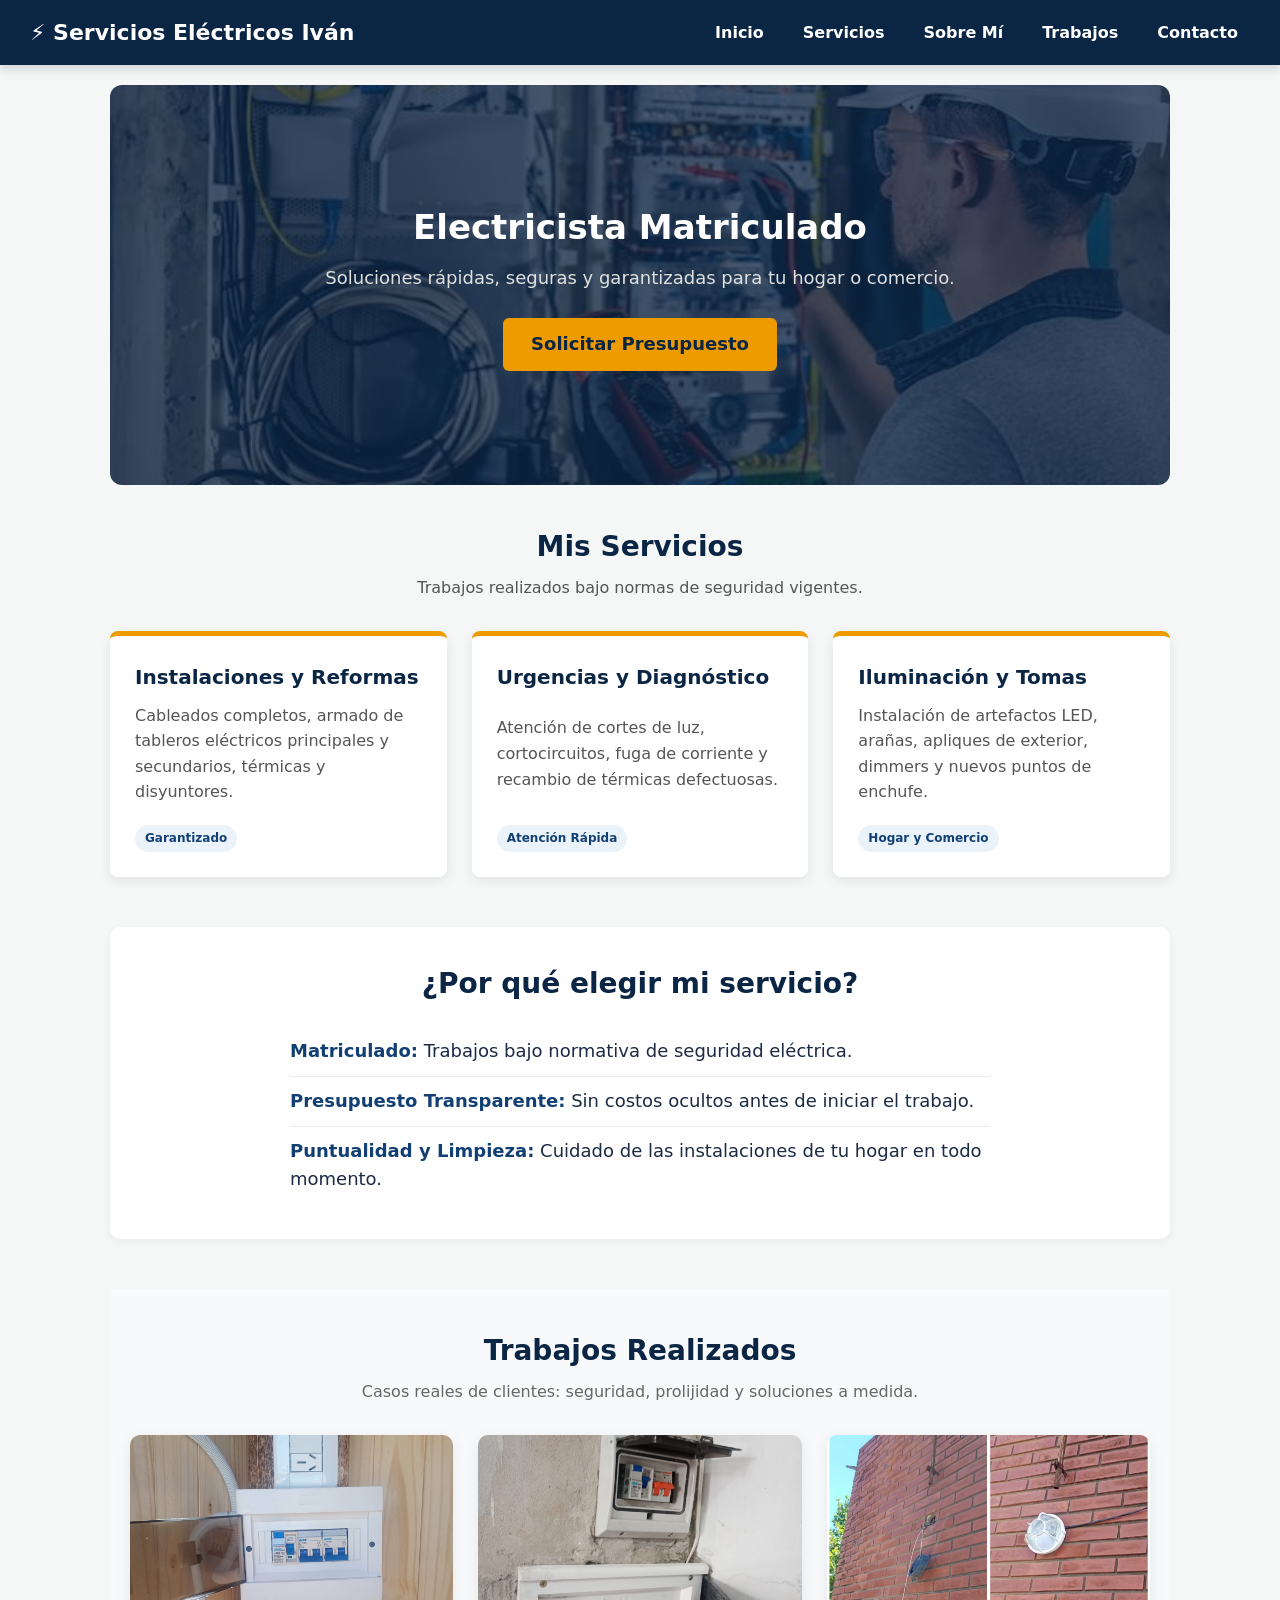
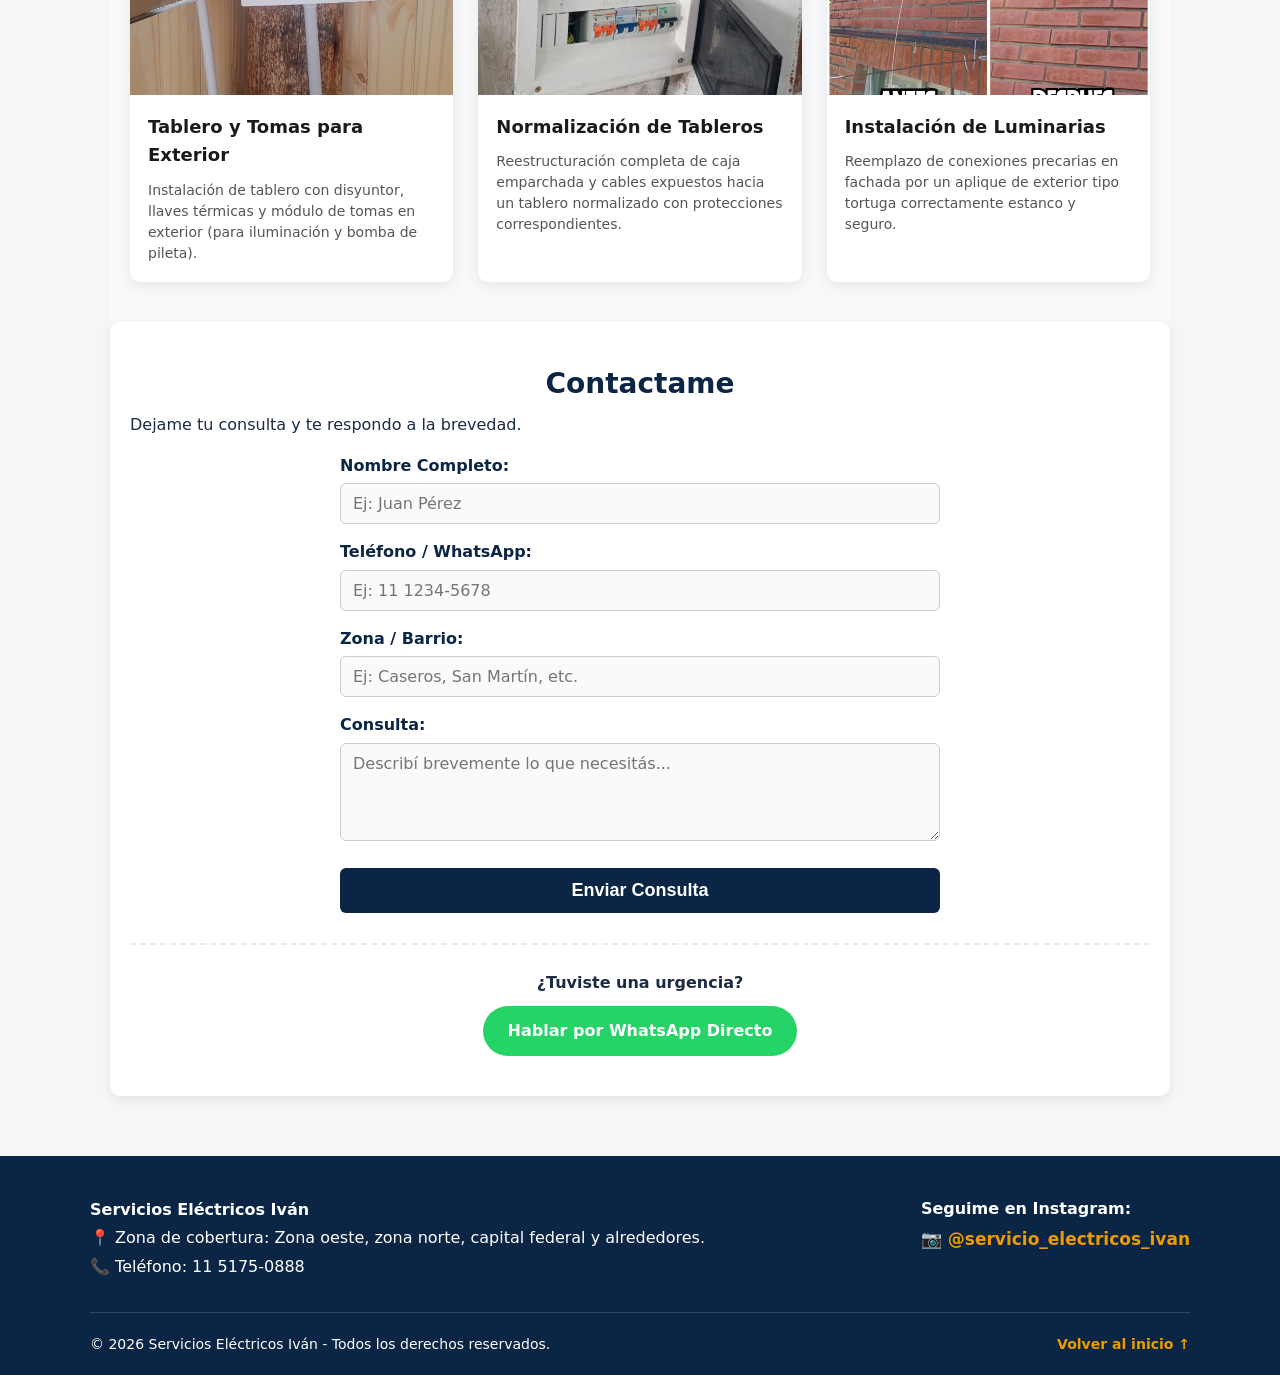
==== index.html @ bff698b8 "Restore index.html content" ====
<!DOCTYPE html>
<html lang="es">
<head>
  <meta charset="UTF-8">
  <meta name="viewport" content="width=device-width, initial-scale=1.0">
  <title>Electricista Matriculado en Tres de Febrero | Servicios Integrales y Urgencias</title>
  <!-- Meta Description (Fundamental para aparecer bien en Google) -->
  <meta name="description" 
  content="Servicios de electricidad domiciliaria y comercial. Instalaciones, tableros, urgencias y reparaciones. Presupuestos sin cargo.">
  <!-- Open Graph (Para que se vea lindo con foto y título al compartir el link por WhatsApp) -->
  <meta property="og:title" content="Electricista Matriculado | Servicios Integrales">
  <meta property="og:description" content="Soluciones rápidas, seguras y garantizadas para tu hogar o comercio.">
  <meta property="og:image" content="img/tablero-bomba.jpeg"> <!-- O la foto del logo/hero -->
  <meta property="og:type" content="website">
  <!-- Favicon (Iconito de la pestaña) -->
  <link rel="icon" href="favicon.ico" type="image/x-icon">
  <link rel="stylesheet" href="css/estilos.css">
</head>
<body id="inicio">

  <!-- 1. HEADER Y NAVEGACIÓN -->
  <header>
    <div class="logo">
      <h1>⚡ Servicios Eléctricos Iván</h1>
    </div>
    <nav>
      <ul>
        <li><a href="#inicio">Inicio</a></li>
        <li><a href="#servicios">Servicios</a></li>
        <li><a href="#sobre-mi">Sobre Mí</a></li>
        <li><a href="#trabajos">Trabajos</a></li>
        <li><a href="#contacto">Contacto</a></li>
      </ul>
    </nav>
  </header>

  <main>
    <!-- 2. SECCIÓN HERO (BANNER PRINCIPAL) -->
    <section class="hero">
      <div class="hero-content">
        <h2>Electricista Matriculado</h2>
        <p>Soluciones rápidas, seguras y garantizadas para tu hogar o comercio.</p>
        <a href="#contacto" class="btn-cta">Solicitar Presupuesto</a>
      </div>
    </section>

    <!-- 3. SECCIÓN SERVICIOS (TARJETAS) -->
    <section id="servicios" class="servicios-section">
      <h2>Mis Servicios</h2>
      <p class="subtitulo">Trabajos realizados bajo normas de seguridad vigentes.</p>

      <div class="contenedor-tarjetas">
        <article class="tarjeta">
          <h3>Instalaciones y Reformas</h3>
          <p>Cableados completos, armado de tableros eléctricos principales y secundarios, térmicas y disyuntores.</p>
          <span class="etiqueta">Garantizado</span>
        </article>

        <article class="tarjeta">
          <h3>Urgencias y Diagnóstico</h3>
          <p>Atención de cortes de luz, cortocircuitos, fuga de corriente y recambio de térmicas defectuosas.</p>
          <span class="etiqueta">Atención Rápida</span>
        </article>

        <article class="tarjeta">
          <h3>Iluminación y Tomas</h3>
          <p>Instalación de artefactos LED, arañas, apliques de exterior, dimmers y nuevos puntos de enchufe.</p>
          <span class="etiqueta">Hogar y Comercio</span>
        </article>
      </div>
    </section>

    <!-- 4. SECCIÓN SOBRE MÍ / CONFIANZA -->
    <section id="sobre-mi" class="sobre-mi-section">
      <h2>¿Por qué elegir mi servicio?</h2>
      <ul class="lista-beneficios">
        <li><strong>Matriculado:</strong> Trabajos bajo normativa de seguridad eléctrica.</li>
        <li><strong>Presupuesto Transparente:</strong> Sin costos ocultos antes de iniciar el trabajo.</li>
        <li><strong>Puntualidad y Limpieza:</strong> Cuidado de las instalaciones de tu hogar en todo momento.</li>
      </ul>
    </section>

    <!-- SECCIÓN GALERÍA DE TRABAJOS -->
<section id="trabajos" class="trabajos-section">
  <h2>Trabajos Realizados</h2>
  <p class="subtitulo-seccion">Casos reales de clientes: seguridad, prolijidad y soluciones a medida.</p>

  <div class="galeria-grid">
    
    <!-- TARJETA 1: Tablero e Instalación exterior -->
    <article class="tarjeta-trabajo">
      <div class="contenedor-img">
        <img src="img/tablero-nuevo.jpeg" alt="Tablero eléctrico para iluminación y bomba de pileta">
      </div>
      <div class="info-trabajo">
        <h3>Tablero y Tomas para Exterior</h3>
        <p>Instalación de tablero con disyuntor, llaves térmicas y módulo de tomas en exterior (para iluminación y bomba de pileta).</p>
      </div>
    </article>

    <!-- TARJETA 2: Antes y Después Tablero -->
    <article class="tarjeta-trabajo">
      <div class="contenedor-img">
        <img src="img/tablero-despues.jpeg" alt="Antes y después de reestructuración de tablero eléctrico">
      </div>
      <div class="info-trabajo">
        <h3>Normalización de Tableros</h3>
        <p>Reestructuración completa de caja emparchada y cables expuestos hacia un tablero normalizado con protecciones correspondientes.</p>
      </div>
    </article>

    <!-- TARJETA 3: Antes y Después Tortuga -->
    <article class="tarjeta-trabajo">
      <div class="contenedor-img">
        <img src="img/iluminacion.jpeg" alt="Antes y después de la instalación de una aplique tortuga en fachada">
      </div>
      <div class="info-trabajo">
        <h3>Instalación de Luminarias</h3>
        <p>Reemplazo de conexiones precarias en fachada por un aplique de exterior tipo tortuga correctamente estanco y seguro.</p>
      </div>
    </article>

  </div>
</section>

    <!-- 5. SECCIÓN CONTACTO -->
    <section id="contacto" class="contacto-section">
      <h2>Contactame</h2>
      <p>Dejame tu consulta y te respondo a la brevedad.</p>

      <form action="https://formspree.io/f/xzedejrn" method="POST" class="form-contacto">


        <!-- Campo oculto para redirigir a tu página de gracias -->
        <input type="hidden" name="_next" value="https://servicioselectricosivan.com.ar/gracias.html">


        <label for="nombre">Nombre Completo:</label>
        <input type="text" id="nombre" name="nombre" placeholder="Ej: Juan Pérez" required>

        <label for="telefono">Teléfono / WhatsApp:</label>
        <input type="tel" id="telefono" name="telefono" placeholder="Ej: 11 1234-5678" required>

        <label for="zona">Zona / Barrio:</label>
        <input type="text" id="zona" name="zona" placeholder="Ej: Caseros, San Martín, etc.">

        <label for="mensaje">Consulta:</label>
        <textarea id="mensaje" name="mensaje" rows="4" placeholder="Describí brevemente lo que necesitás..." required></textarea>

        <button type="submit" id="boton">Enviar Consulta</button>
      </form>

      <!-- Botón directo a WhatsApp -->
      <div class="whatsapp-block">
        <p>¿Tuviste una urgencia?</p>
        <a href="https://wa.me/5491151750888?text=Hola,%20vi%20tu%20p%C3%A1gina%20web%20y%20quiero%20consultar%20por%20un%20presupuesto"
         target="_blank" rel="noopener noreferrer" class="btn-whatsapp">
          Hablar por WhatsApp Directo
        </a>
      </div>
    </section>
  </main>

<!-- 6. FOOTER / PIE DE PÁGINA -->
  <footer>
    <div class="footer-contenido">
      
      <!-- Información de contacto y dirección -->
      <address class="footer-info">
        <p><strong>Servicios Eléctricos Iván</strong></p>
        <p>📍 Zona de cobertura: Zona oeste, zona norte, capital federal y alrededores.</p>
        <p>📞 Teléfono: <a href="tel:+5491151750888">11 5175-0888</a></p>
      </address>

      <!-- Redes Sociales -->
      <div class="footer-redes">
        <p>Seguime en Instagram:</p>
        <a href="https://www.instagram.com/servicios_electricos_ivan" 
          target="_blank" 
          rel="noopener noreferrer" 
          class="link-instagram">
          📷 @servicio_electricos_ivan
        </a>
      </div>

    </div>

    <div class="footer-creditos">
      <p>&copy; 2026 Servicios Eléctricos Iván - Todos los derechos reservados.</p>
      <a href="#inicio" class="volver-arriba">Volver al inicio ↑</a>
    </div>
  </footer>

  </body>
</html>
---- css/estilos.css ----
/* ==========================================================================
   1. RESET Y CONFIGURACIÓN GLOBAL
   ========================================================================== */
   * {
    box-sizing: border-box;
    margin: 0;
    padding: 0;
  }
  
  :root {
    /* Paleta de colores */
    --color-primario: #0B2545;    /* Azul marino profundo (confianza) */
    --color-secundario: #134074;  /* Azul intermedio */
    --color-acento: #EE9B00;      /* Amarillo/Naranja industrial (energía) */
    --color-whatsapp: #25D366;    /* Verde oficial de WhatsApp */
    --color-fondo: #F4F7F6;       /* Gris claro neutro para el cuerpo */
    --color-blanco: #FFFFFF;
    --color-texto: #1D2A44;
    --color-texto-suave: #555555;
  
    /* Tipografía */
    --fuente-principal: 'Inter', system-ui, -apple-system, sans-serif;
  }
  
  html {
    font-size: 62.5%;             /* 1rem = 10px */
    scroll-behavior: smooth;     /* Desplazamiento fluido entre secciones */
  }
  
  body {
    font-family: var(--fuente-principal);
    font-size: 1.6rem;
    line-height: 1.6;
    color: var(--color-texto);
    background-color: var(--color-fondo);
  }
  
  /* Contenedor o límite general */
  main {
    max-width: 1100px;
    margin: 0 auto;
    padding: 2rem;
  }
  
  /* Estilos globales de encabezados */
  h2 {
    font-size: 2.8rem;
    color: var(--color-primario);
    text-align: center;
    margin-bottom: 0.5rem;
  }
  
  .subtitulo {
    text-align: center;
    color: var(--color-texto-suave);
    margin-bottom: 3rem;
  }
  
  /* ==========================================================================
     2. HEADER Y NAVEGACIÓN (Sticky/Fijo arriba)
     ========================================================================== */
  header {
    background-color: var(--color-primario);
    position: sticky;
    top: 0;
    z-index: 1000;
    padding: 1.5rem 3rem;
    display: flex;
    justify-content: space-between;
    align-items: center;
    flex-wrap: wrap;
    box-shadow: 0 4px 10px rgba(0, 0, 0, 0.15);
  }
  
  header .logo h1 {
    color: var(--color-blanco);
    font-size: 2.2rem;
  }
  
  nav ul {
    display: flex;
    list-style: none;
    gap: 1.5rem;
  }
  
  nav a {
    color: var(--color-blanco);
    text-decoration: none;
    font-weight: 600;
    padding: 0.6rem 1.2rem;
    border-radius: 4px;
    transition: background-color 0.3s, color 0.3s;
  }
  
  nav a:hover {
    background-color: var(--color-acento);
    color: var(--color-primario);
  }

/* Ajuste para pantallas móviles */

@media (max-width: 768px) {
  nav {
    flex-direction: column; /* Alinea el título y los enlaces uno debajo del otro */
    padding: 10px;
    width: 100%;
  }

  nav ul {
    flex-wrap: wrap;       /* Permite que los links bajen si no entran en una fila */
    justify-content: center;
    gap: 10px;             /* Espaciado parejo entre enlaces */
    padding: 0;
  }

  nav ul li a {
    font-size: 14px;       /* Achica ligeramente el texto en pantallas chicas */
  }
}
  
  /* ==========================================================================
     3. SECCIÓN HERO (BANNER PRINCIPAL)
     ========================================================================== */
  .hero {
    /* Imagen de fondo con overlay oscuro para legibilidad */
    background: linear-gradient(rgba(11, 37, 69, 0.75), rgba(11, 37, 69, 0.75)), 
                url("../img/banner.jpg") center/cover no-repeat;
    height: 400px;
    border-radius: 12px;
    margin-bottom: 4rem;
  
    /* Centrado total con Flexbox */
    display: flex;
    justify-content: center;
    align-items: center;
    text-align: center;
    padding: 2rem;
  }
  
  .hero-content {
    max-width: 700px;
    color: var(--color-blanco);
  }
  
  .hero-content h2 {
    color: var(--color-blanco);
    font-size: 3.4rem;
    margin-bottom: 1rem;
  }
  
  .hero-content p {
    font-size: 1.8rem;
    margin-bottom: 2.5rem;
    color: #E0E0E0;
  }
  
  /* Botón Call To Action */
  .btn-cta {
    display: inline-block;
    background-color: var(--color-acento);
    color: var(--color-primario);
    font-weight: bold;
    text-decoration: none;
    padding: 1.2rem 2.8rem;
    border-radius: 6px;
    font-size: 1.8rem;
    transition: transform 0.2s, background-color 0.2s;
  }
  
  .btn-cta:hover {
    background-color: #D48800;
    transform: translateY(-2px);
  }
  
  /* ==========================================================================
     4. SECCIÓN SERVICIOS (Flexbox con Tarjetas)
     ========================================================================== */
  .servicios-section {
    margin-bottom: 5rem;
  }
  
  .contenedor-tarjetas {
    display: flex;
    justify-content: center;
    flex-wrap: wrap;
    gap: 2.5rem;
  }
  
  .tarjeta {
    background-color: var(--color-blanco);
    border-top: 5px solid var(--color-acento);
    border-radius: 8px;
    padding: 2.5rem;
    box-shadow: 0 4px 12px rgba(0, 0, 0, 0.08);
  
    /* Flex individual para ajustar dimensiones */
    flex: 1 1 280px;
    max-width: 340px;
  
    /* Layout interno vertical */
    display: flex;
    flex-direction: column;
    justify-content: space-between;
  }
  
  .tarjeta h3 {
    color: var(--color-primario);
    font-size: 2rem;
    margin-bottom: 1rem;
  }
  
  .tarjeta p {
    color: var(--color-texto-suave);
    margin-bottom: 2rem;
  }
  
  .tarjeta .etiqueta {
    display: inline-block;
    align-self: flex-start;
    background-color: #EBF3FA;
    color: var(--color-secundario);
    font-size: 1.2rem;
    font-weight: bold;
    padding: 0.4rem 1rem;
    border-radius: 20px;
  }
  
  /* ==========================================================================
     5. SECCIÓN SOBRE MÍ / CONFIANZA
     ========================================================================== */
  .sobre-mi-section {
    background-color: var(--color-blanco);
    padding: 3.5rem;
    border-radius: 10px;
    margin-bottom: 5rem;
    box-shadow: 0 2px 8px rgba(0, 0, 0, 0.05);
  }
  
  .lista-beneficios {
    list-style: none;
    max-width: 700px;
    margin: 2rem auto 0 auto;
  }
  
  .lista-beneficios li {
    font-size: 1.8rem;
    padding: 1rem 0;
    border-bottom: 1px solid #EAEAEA;
  }
  
  .lista-beneficios li:last-child {
    border-bottom: none;
  }
  
  .lista-beneficios strong {
    color: var(--color-secundario);
  }

  /* --- GALERÍA DE TRABAJOS --- */
.trabajos-section {
  padding: 4rem 2rem;
  background-color: #f8f9fa;
  text-align: center;
}

.subtitulo-seccion {
  font-size: 1.6rem;
  color: #666;
  margin-bottom: 3rem;
}

.galeria-grid {
  display: flex;
  justify-content: center;
  flex-wrap: wrap;
  gap: 2.5rem;
  max-width: 1200px;
  margin: 0 auto;
}

.tarjeta-trabajo {
  background-color: #ffffff;
  border-radius: 10px;
  overflow: hidden;
  box-shadow: 0 4px 15px rgba(0, 0, 0, 0.08);
  flex: 1 1 320px;
  max-width: 360px;
  text-align: left;
  display: flex;
  flex-direction: column;
  transition: transform 0.3s ease;
}

.tarjeta-trabajo:hover {
  transform: translateY(-5px);
}

.contenedor-img {
  width: 100%;
  height: 260px;
  background-color: #e9ecef;
  overflow: hidden;
}

.contenedor-img img {
  width: 100%;
  height: 100%;
  object-fit: cover; /* Ajusta la foto sin deformarla */
  display: block;
}

.info-trabajo {
  padding: 1.8rem;
  display: flex;
  flex-direction: column;
  flex-grow: 1;
}

.info-trabajo h3 {
  margin: 0 0 1rem 0;
  font-size: 1.8rem;
  color: #1a1a1a;
}

.info-trabajo p {
  color: #555;
  font-size: 1.4rem;
  line-height: 1.5;
  margin: 0;
}
  
  /* ==========================================================================
     6. SECCIÓN CONTACTO Y FORMULARIO
     ========================================================================== */
  .contacto-section {
    background-color: var(--color-blanco);
    padding: 4rem 2rem;
    border-radius: 10px;
    margin-bottom: 4rem;
    box-shadow: 0 4px 12px rgba(0, 0, 0, 0.08);
  }
  
  .form-contacto {
    max-width: 600px;
    margin: 0 auto 3rem auto;
  }
  
  .form-contacto label {
    display: block;
    font-weight: bold;
    margin-top: 1.5rem;
    margin-bottom: 0.5rem;
    color: var(--color-primario);
  }
  
  .form-contacto input,
  .form-contacto textarea {
    width: 100%;
    padding: 1rem 1.2rem;
    font-size: 1.6rem;
    font-family: inherit;
    border: 1px solid #CCCCCC;
    border-radius: 6px;
    background-color: #FAFAFA;
  }
  
  .form-contacto input:focus,
  .form-contacto textarea:focus {
    outline: none;
    border-color: var(--color-secundario);
    background-color: var(--color-blanco);
  }
  
  #boton {
    width: 100%;
    background-color: var(--color-primario);
    color: var(--color-blanco);
    border: none;
    padding: 1.2rem;
    font-size: 1.8rem;
    font-weight: bold;
    border-radius: 6px;
    margin-top: 2rem;
    cursor: pointer;
    transition: background-color 0.3s;
  }
  
  #boton:hover {
    background-color: var(--color-secundario);
  }
  
  /* Bloque destacado de WhatsApp */
  .whatsapp-block {
    text-align: center;
    border-top: 2px dashed #EAEAEA;
    padding-top: 2.5rem;
  }
  
  .whatsapp-block p {
    font-weight: bold;
    margin-bottom: 1rem;
  }
  
  .btn-whatsapp {
    display: inline-block;
    background-color: var(--color-whatsapp);
    color: var(--color-blanco);
    text-decoration: none;
    font-weight: bold;
    padding: 1.2rem 2.5rem;
    border-radius: 30px;
    font-size: 1.6rem;
    transition: transform 0.2s, background-color 0.2s;
  }
  
  .btn-whatsapp:hover {
    background-color: #20BA5A;
    transform: scale(1.03);
  }
  
  /* ==========================================================================
   7. FOOTER 
   ========================================================================== */
footer {
  background-color: var(--color-primario);
  color: var(--color-blanco);
  padding: 4rem 2rem 2rem 2rem;
}

.footer-contenido {
  max-width: 1100px;
  margin: 0 auto 3rem auto;
  display: flex;
  justify-content: space-between;
  align-items: flex-start;
  flex-wrap: wrap;
  gap: 2rem;
}

/* La etiqueta <address> por defecto viene en cursiva, la normalizamos */
footer address {
  font-style: normal;
  line-height: 1.8;
}

footer address a {
  color: var(--color-blanco);
  text-decoration: none;
}

.footer-redes p {
  font-weight: bold;
  margin-bottom: 0.5rem;
}

.link-instagram {
  color: var(--color-acento);
  text-decoration: none;
  font-weight: bold;
  font-size: 1.7rem;
  transition: color 0.3s;
}

.link-instagram:hover {
  color: var(--color-blanco);
  text-decoration: underline;
}

/* Línea divisoria de créditos */
.footer-creditos {
  max-width: 1100px;
  margin: 0 auto;
  border-top: 1px solid rgba(255, 255, 255, 0.15);
  padding-top: 2rem;
  display: flex;
  justify-content: space-between;
  align-items: center;
  flex-wrap: wrap;
  gap: 1rem;
  font-size: 1.4rem;
}

.footer-creditos .volver-arriba {
  color: var(--color-acento);
  text-decoration: none;
  font-weight: bold;
}

.footer-creditos .volver-arriba:hover {
  text-decoration: underline;
}
/* Le dice al navegador que deje un margen arriba únicamente al hacer scroll por ancla (#) */
section {
  scroll-margin-top: 80px; /* Ajustá los 80px según la altura de tu header */
}
  /* --- ESTILOS PÁGINA DE AGRADECIMIENTO --- */

/* Centra todo el contenido vertical y horizontalmente en pantalla completa */
.body-gracias {
    margin: 0;
    display: flex;
    justify-content: center;
    align-items: center;
    min-height: 100vh;
    background-color: #f4f4f9; /* Cambiá por el color de fondo de tu web */
    font-family: sans-serif;
  }
  
  /* Tarjeta contenedora del mensaje */
  .tarjeta-gracias {
    background-color: #ffffff;
    padding: 40px 30px;
    border-radius: 12px;
    box-shadow: 0 4px 15px rgba(0, 0, 0, 0.1);
    text-align: center;
    max-width: 450px;
    width: 90%;
  }
  
  /* Círculo con el tilde de confirmación */
  .icono-exito {
    display: inline-block;
    width: 60px;
    height: 60px;
    line-height: 60px;
    background-color: #28a745; /* Verde de éxito */
    color: white;
    font-size: 30px;
    border-radius: 50%;
    margin-bottom: 20px;
  }
  
  .tarjeta-gracias h1 {
    margin-top: 0;
    color: #333333;
    font-size: 26px;
  }
  
  .tarjeta-gracias p {
    color: #666666;
    font-size: 16px;
    margin-bottom: 30px;
    line-height: 1.5;
  }
  
  /* Botón para regresar al inicio */
  .btn-volver {
    display: inline-block;
    padding: 12px 28px;
    background-color: #007bff; /* Cambiá por el color primario de tu marca */
    color: #ffffff;
    text-decoration: none;
    font-weight: bold;
    border-radius: 6px;
    transition: background-color 0.3s ease;
  }
  
  .btn-volver:hover {
    background-color: #0056b3; /* Color levemente más oscuro al pasar el mouse */
  }
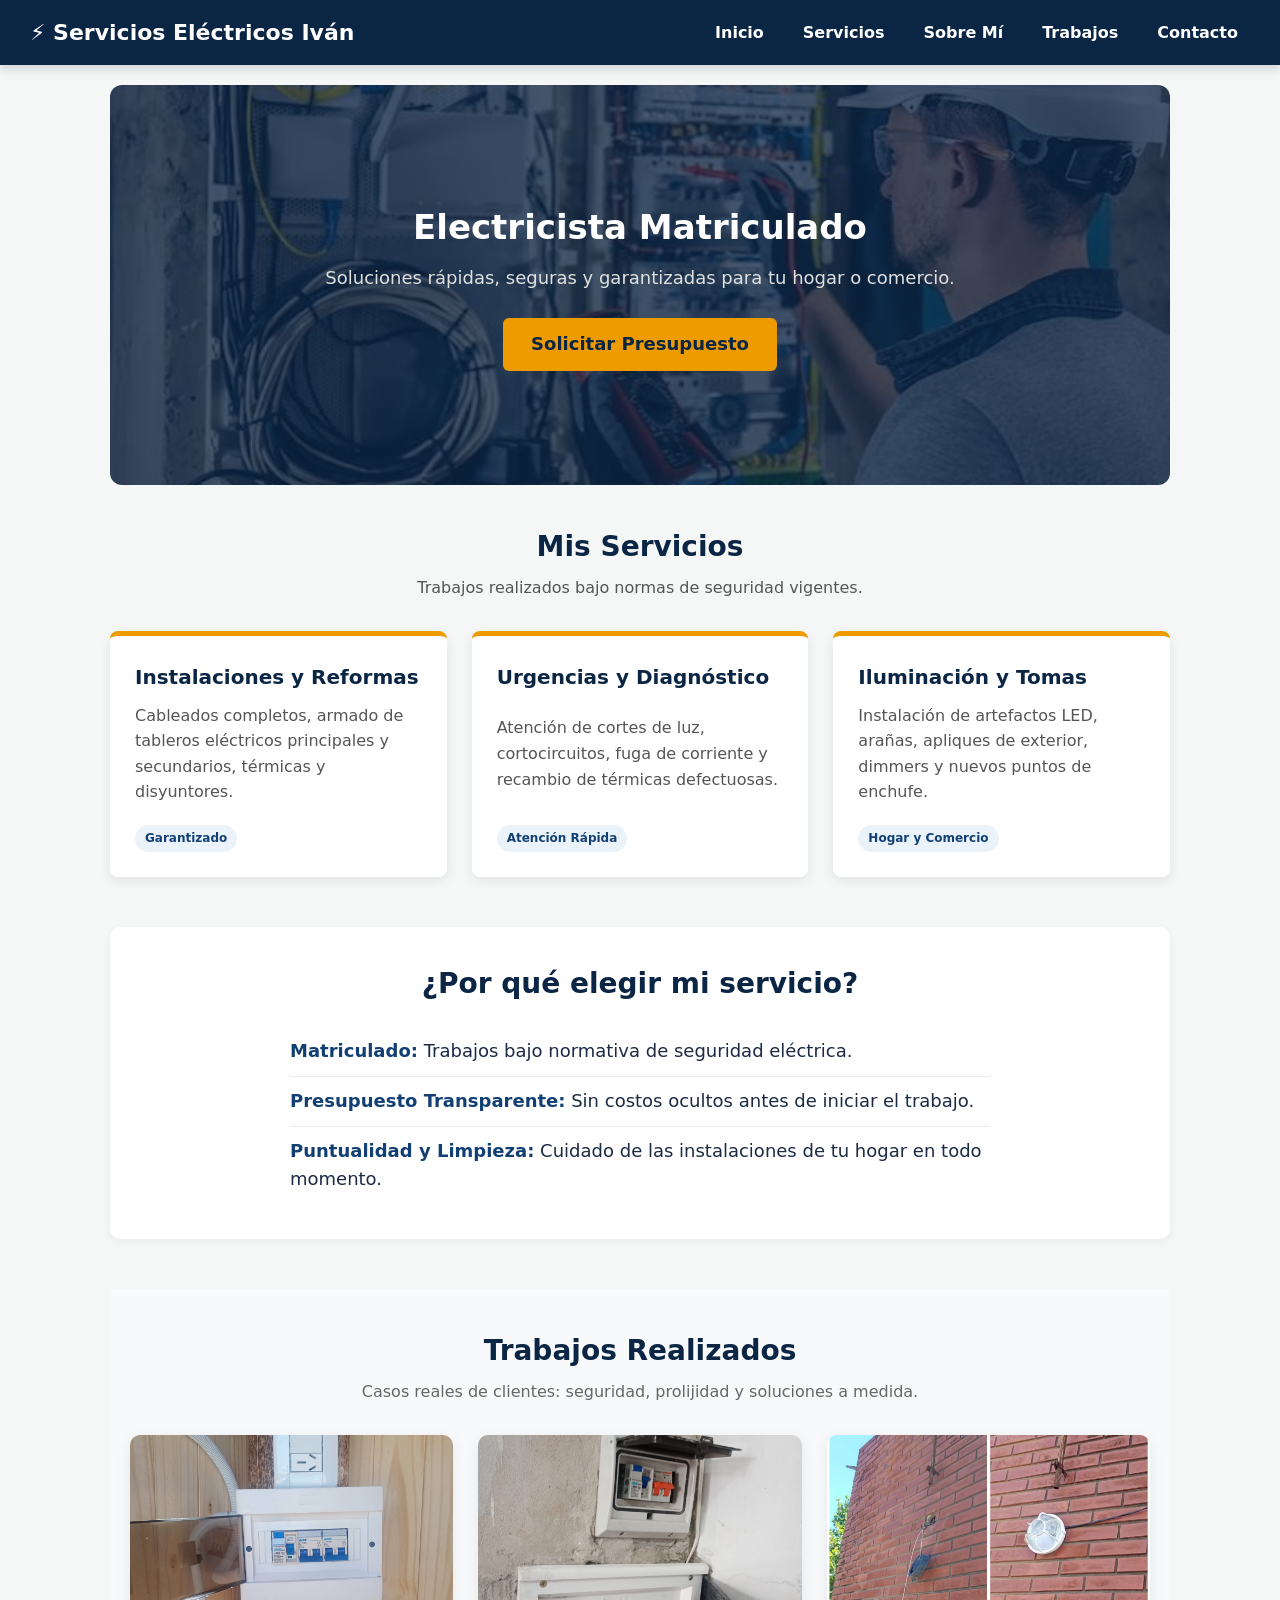
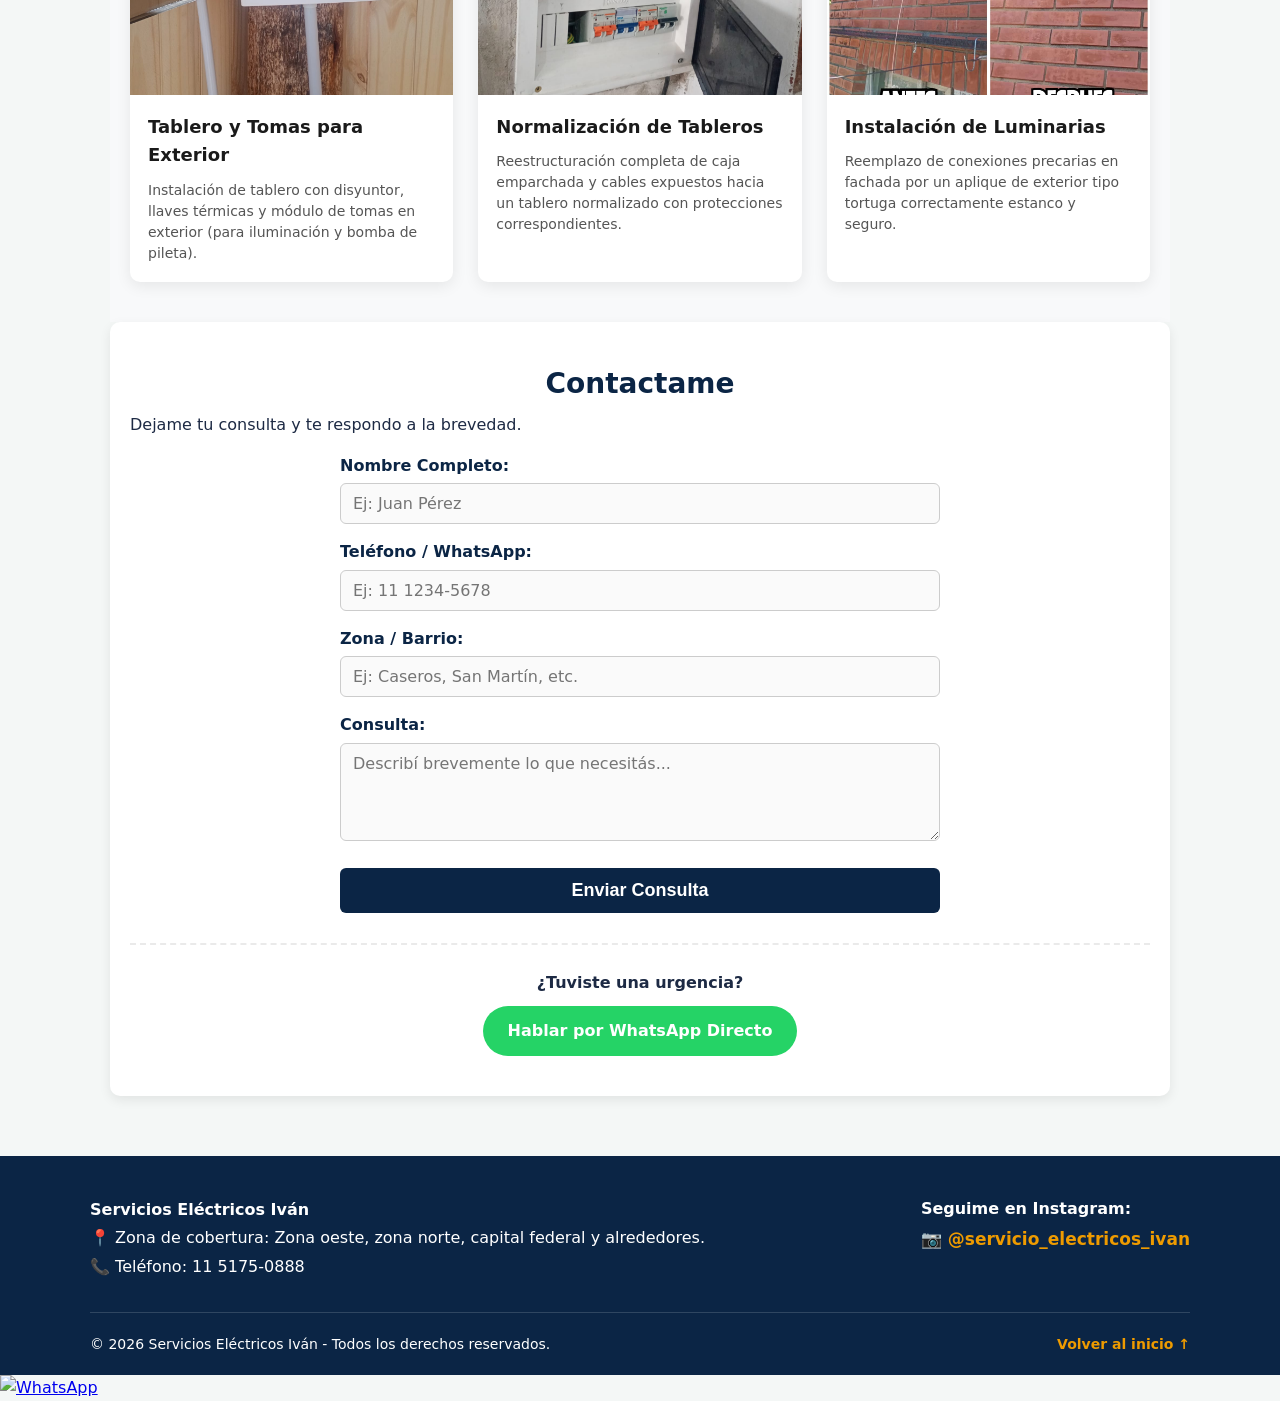
==== commit 86eff3ad: "Fix HTML formatting and add WhatsApp button" ====
--- a/index.html
+++ b/index.html
@@ -190,6 +190,10 @@
       <a href="#inicio" class="volver-arriba">Volver al inicio ↑</a>
     </div>
   </footer>
+  <!-- BOTÓN FLOTANTE DE WHATSAPP -->
+  <a href="https://wa.me/54911XXXXXXXX?text=Hola,%20quisiera%20pedir%20un%20presupuesto" class="btn-whatsapp-flotante" target="_blank" rel="noopener noreferrer">
+    <img src="img/whatsapp-icon.png" alt="WhatsApp">
+  </a>
 
   </body>
 </html>
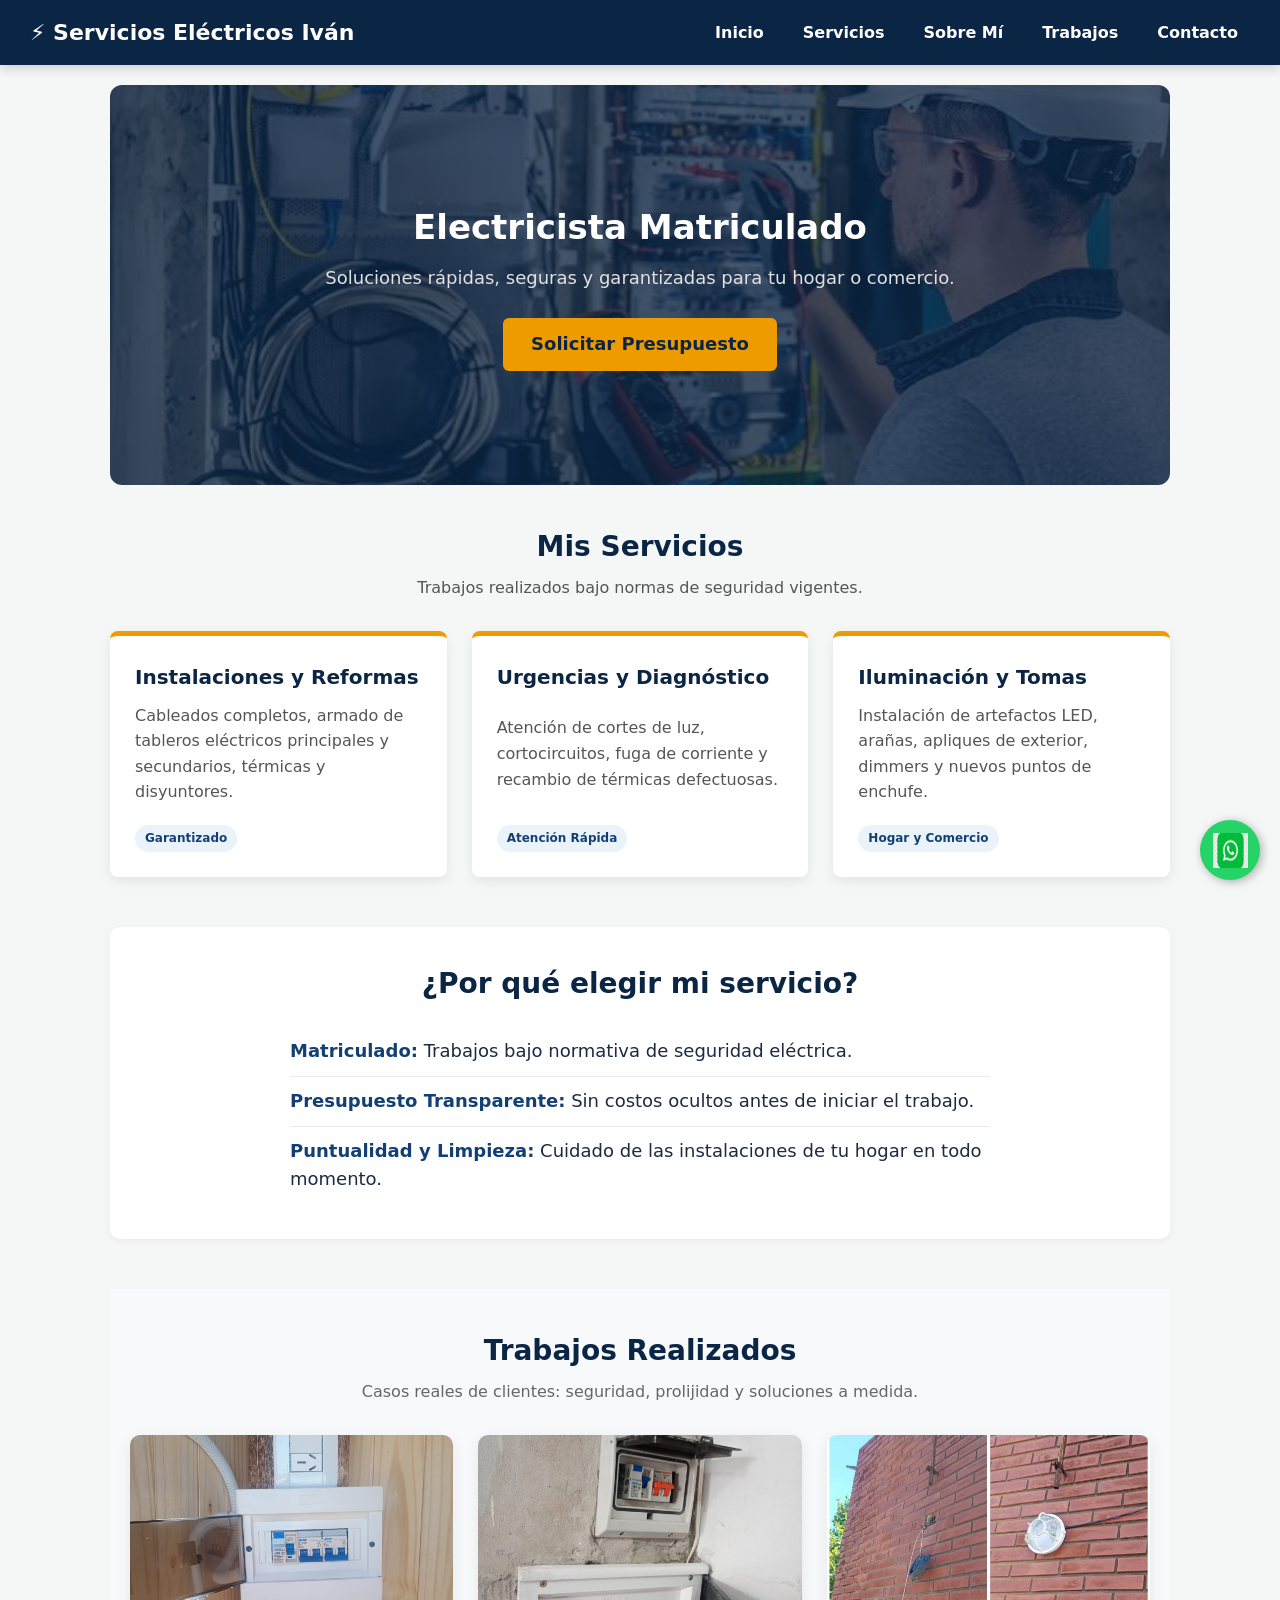
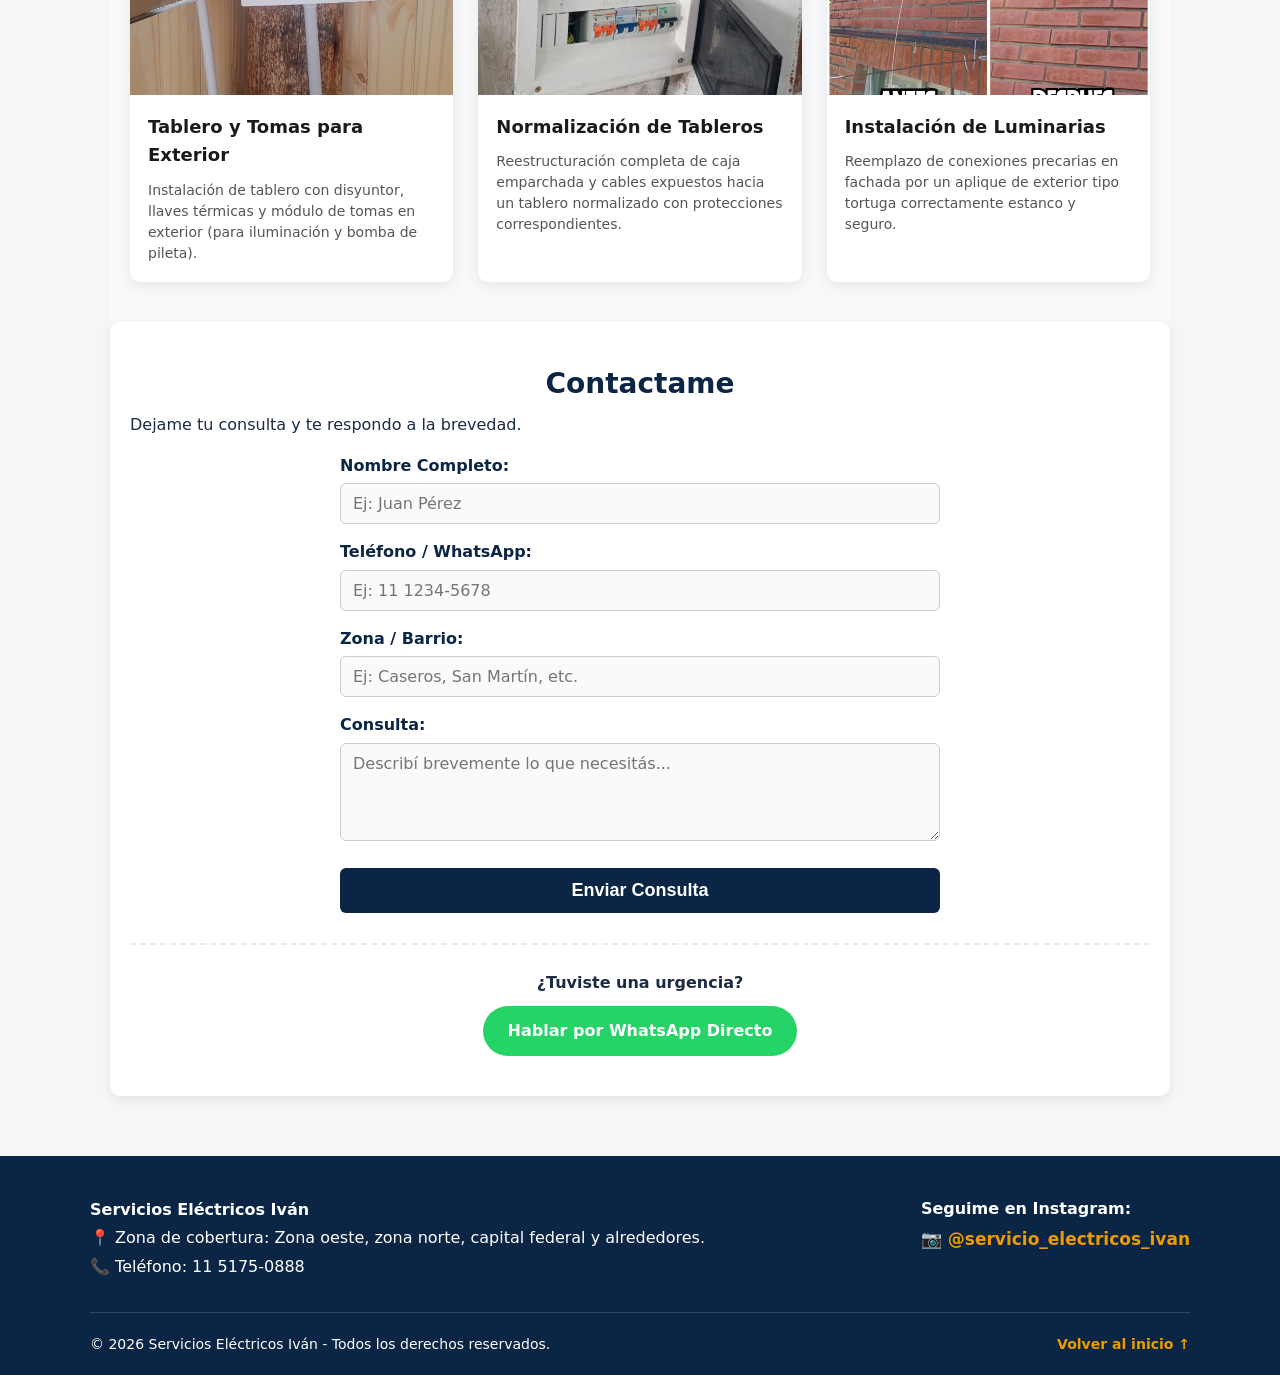
==== commit e506d8f2: "Update index.html" ====
--- a/index.html
+++ b/index.html
@@ -192,7 +192,7 @@
   </footer>
   <!-- BOTÓN FLOTANTE DE WHATSAPP -->
   <a href="https://wa.me/54911XXXXXXXX?text=Hola,%20quisiera%20pedir%20un%20presupuesto" class="btn-whatsapp-flotante" target="_blank" rel="noopener noreferrer">
-    <img src="img/whatsapp-icon.png" alt="WhatsApp">
+    <img src="img/whatsapp-icon-2.png" alt="WhatsApp">
   </a>
 
   </body>
--- a/css/estilos.css
+++ b/css/estilos.css
@@ -558,3 +558,29 @@
   .btn-volver:hover {
     background-color: #0056b3; /* Color levemente más oscuro al pasar el mouse */
   }
+/* Botón flotante de WhatsApp */
+.btn-whatsapp-flotante {
+  position: fixed;
+  bottom: 20px;       /* Distancia desde el borde inferior */
+  right: 20px;        /* Distancia desde el borde derecho */
+  z-index: 9999;      /* Se asegura de que quede siempre por encima del contenido */
+  width: 60px;
+  height: 60px;
+  background-color: #25d366;
+  border-radius: 50%;
+  display: flex;
+  align-items: center;
+  justify-content: center;
+  box-shadow: 2px 2px 10px rgba(0, 0, 0, 0.3);
+  transition: transform 0.3s ease;
+}
+
+.btn-whatsapp-flotante:hover {
+  transform: scale(1.1); /* Efecto leve de aumento al pasar el cursor o tocar */
+}
+
+.btn-whatsapp-flotante img {
+  width: 35px;
+  height: 35px;
+}
+
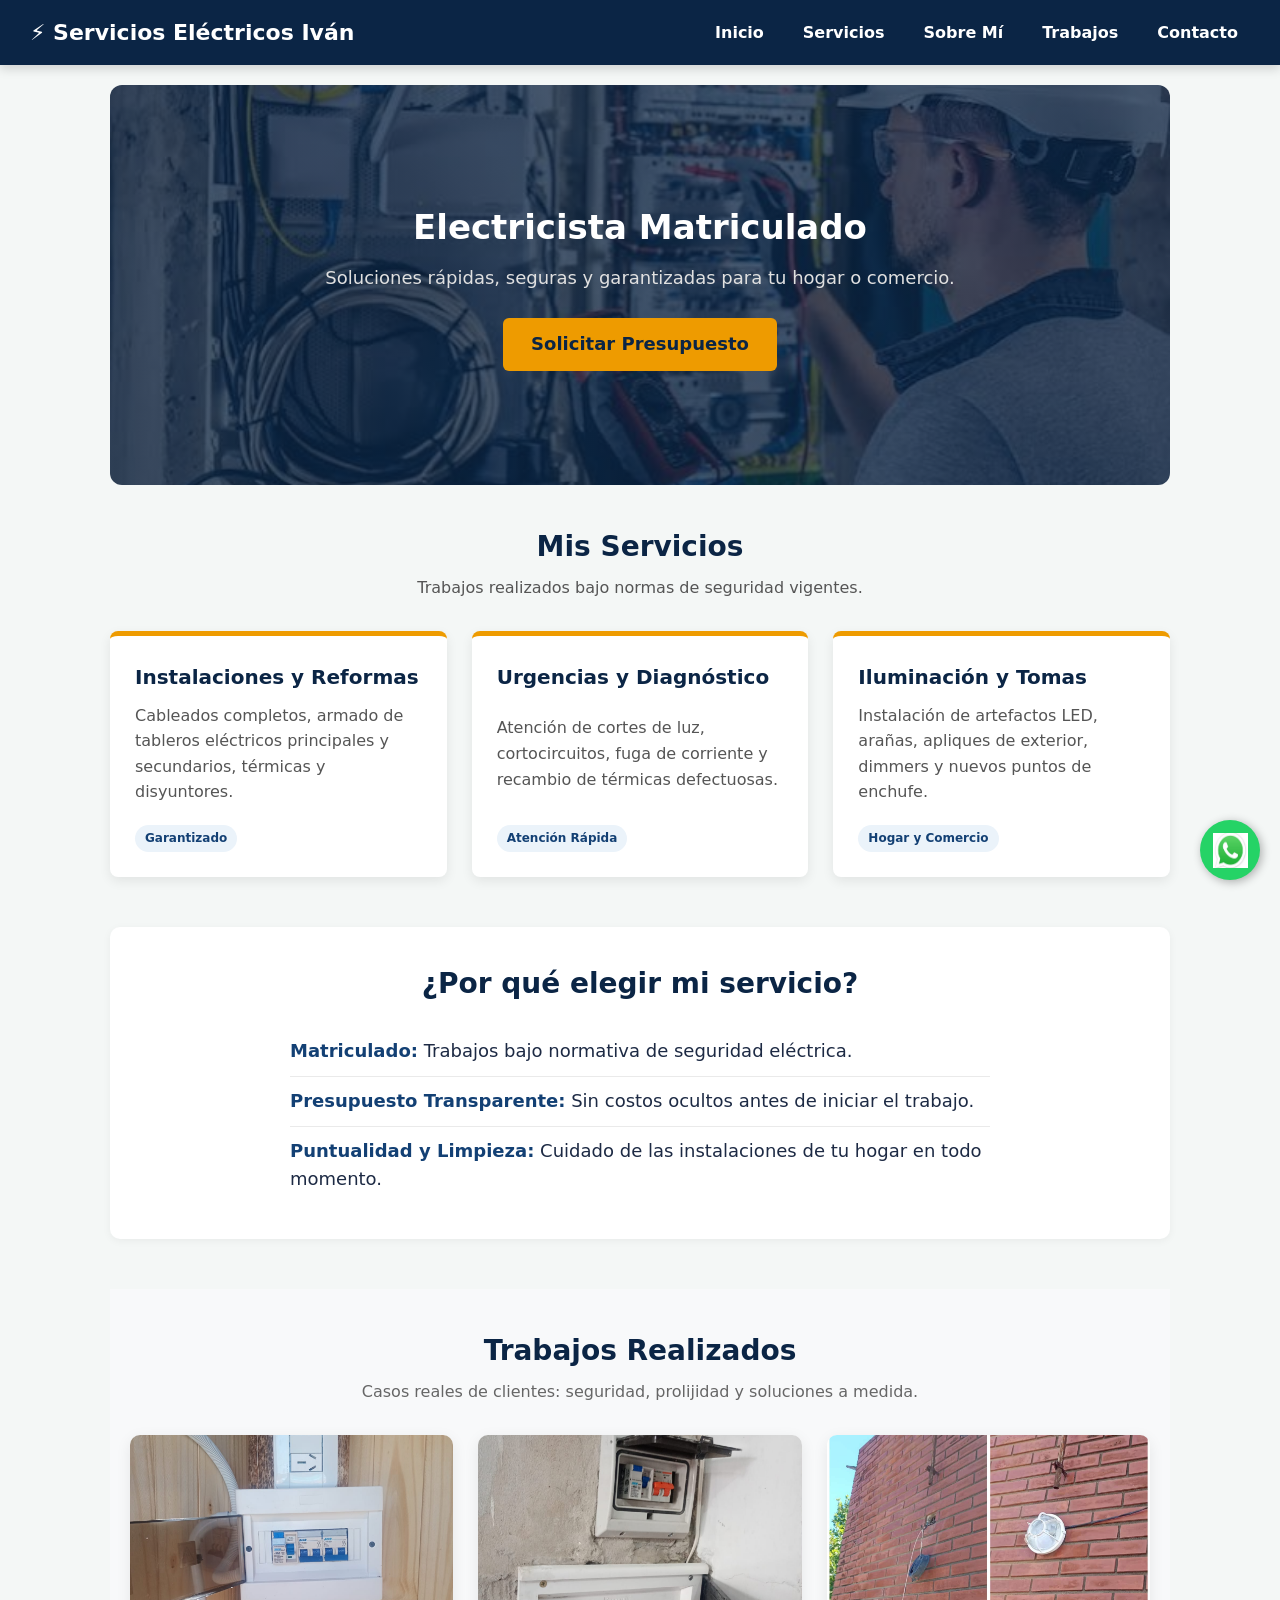
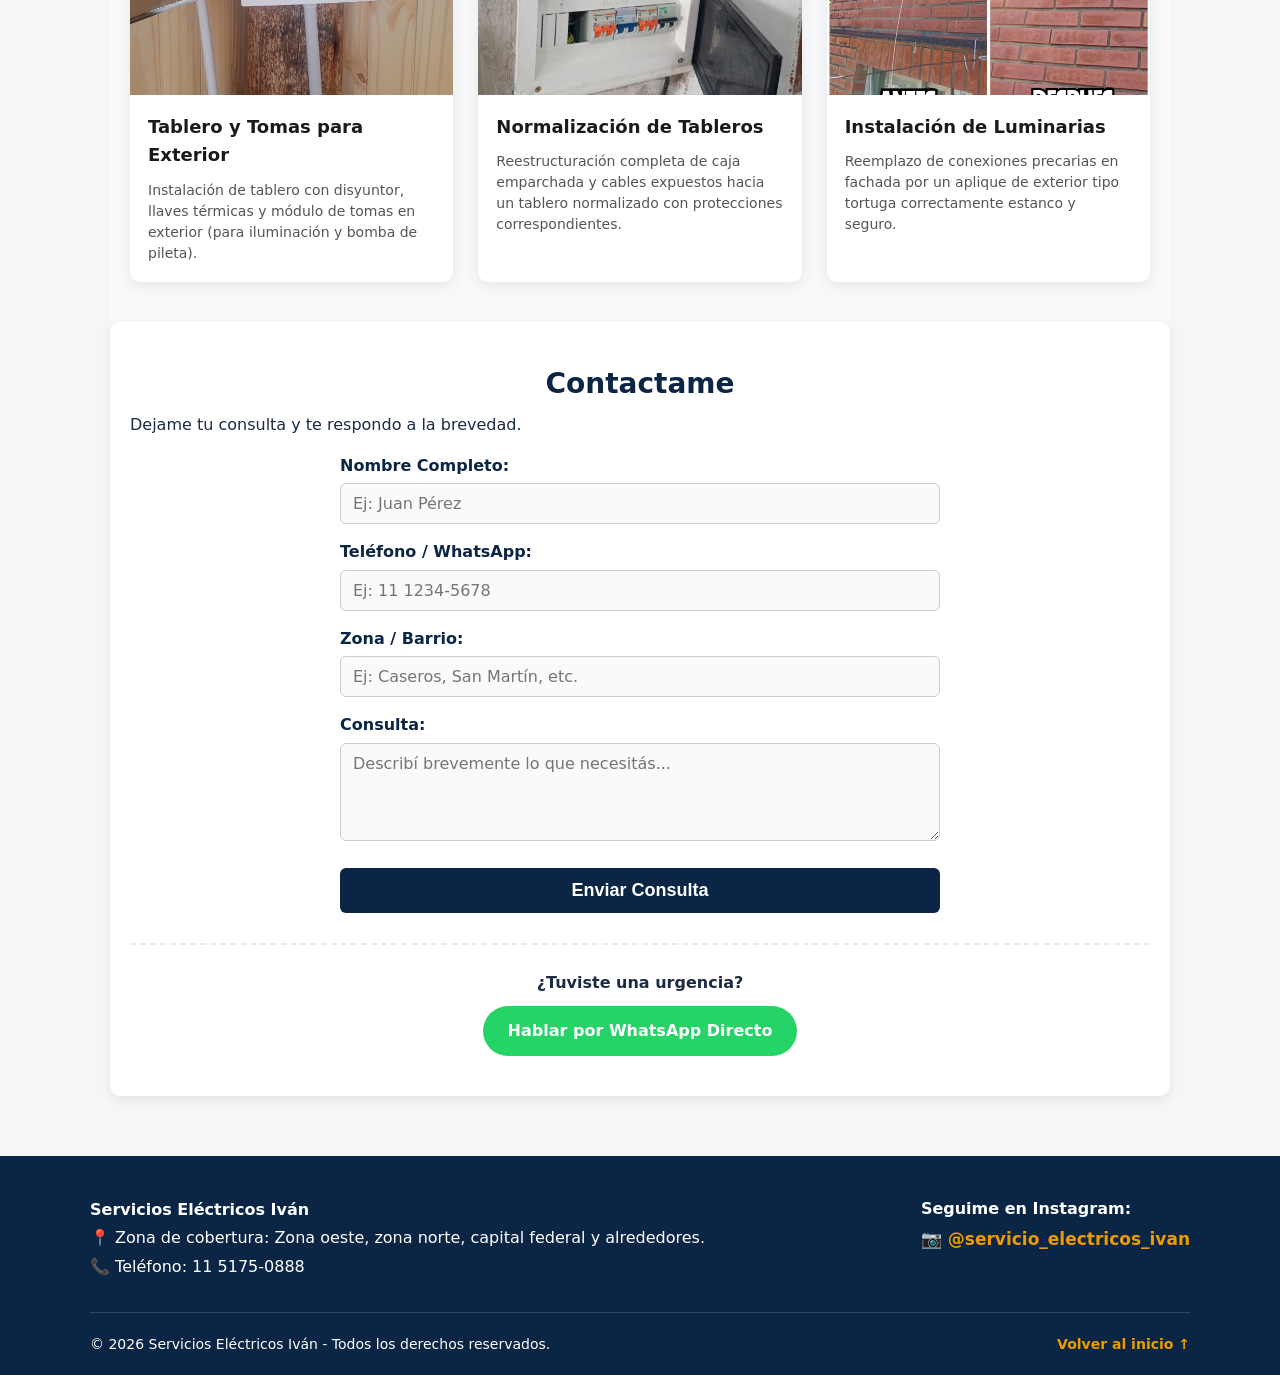
==== commit 344894c7: "Fix HTML formatting and restore original content" ====
--- a/index.html
+++ b/index.html
@@ -192,7 +192,7 @@
   </footer>
   <!-- BOTÓN FLOTANTE DE WHATSAPP -->
   <a href="https://wa.me/54911XXXXXXXX?text=Hola,%20quisiera%20pedir%20un%20presupuesto" class="btn-whatsapp-flotante" target="_blank" rel="noopener noreferrer">
-    <img src="img/whatsapp-icon-2.png" alt="WhatsApp">
+    <img src="img/whatsapp-icon.jpg" alt="WhatsApp">
   </a>
 
   </body>
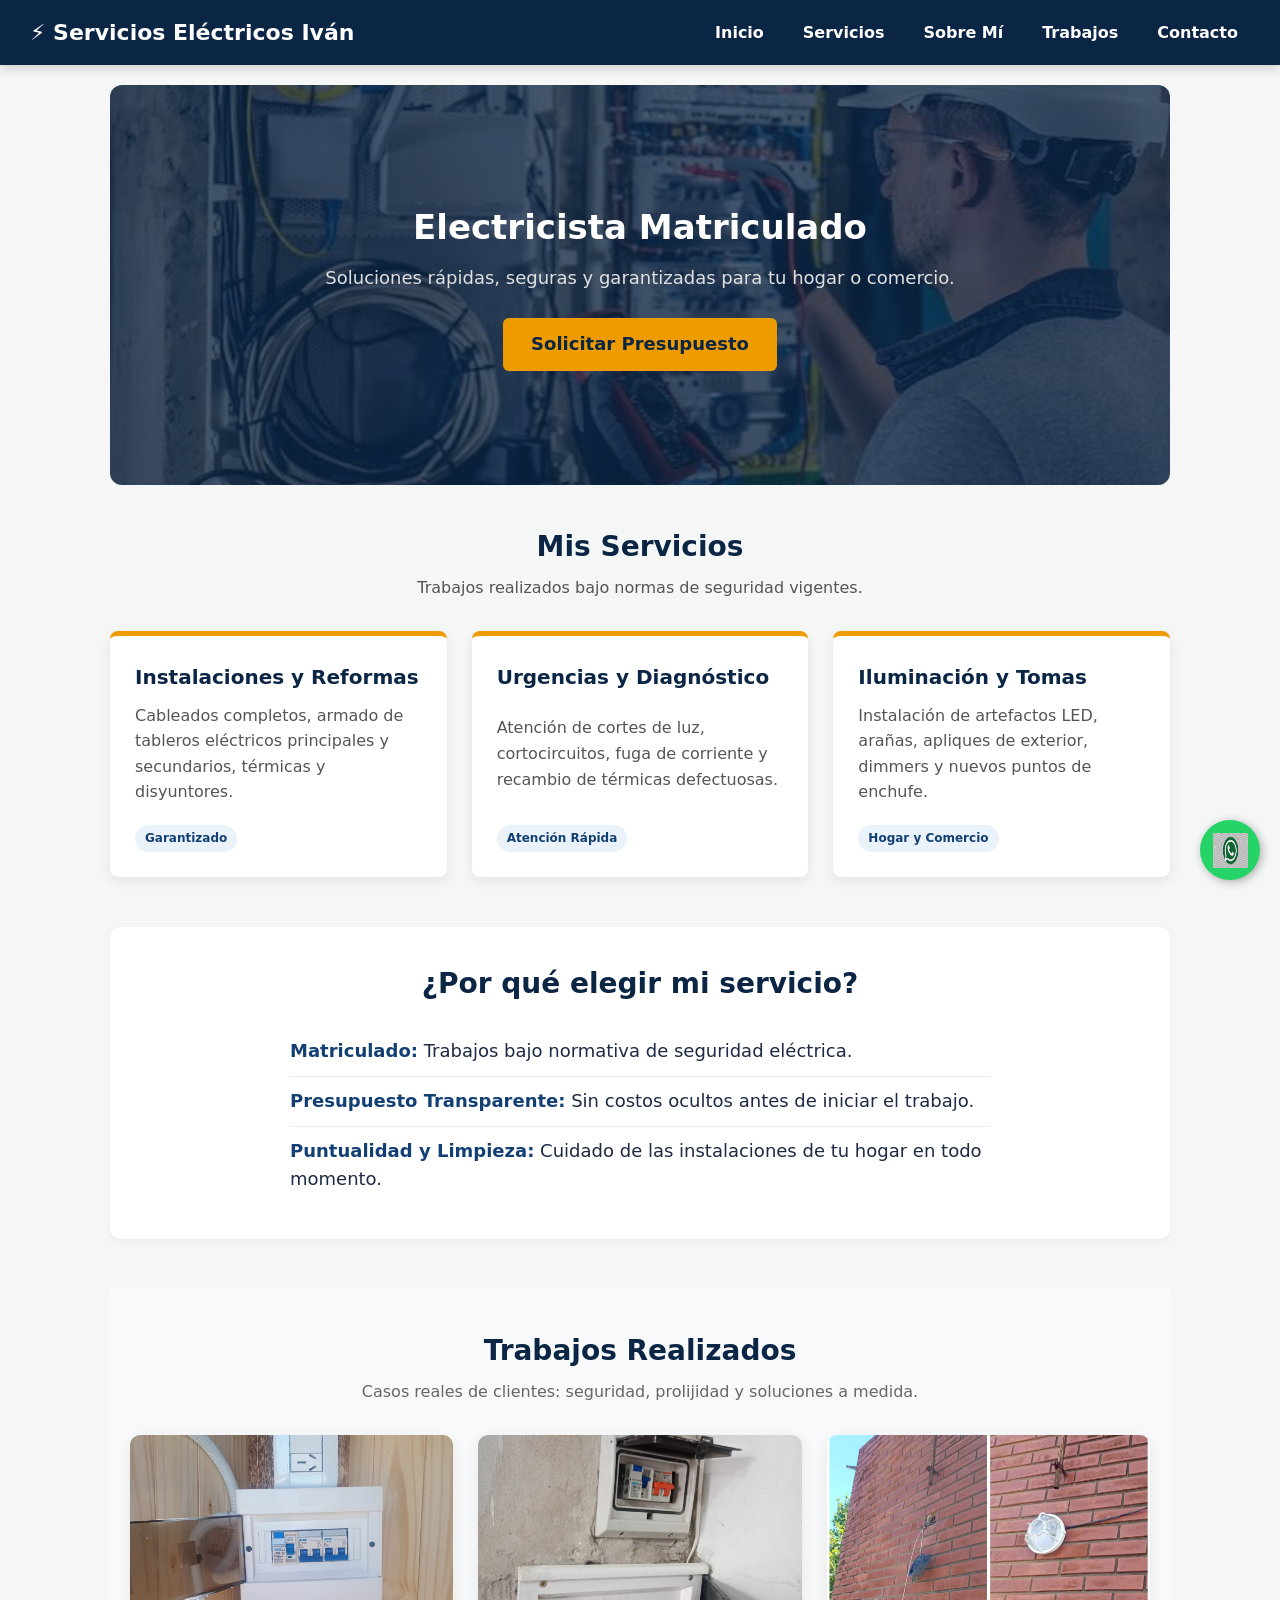
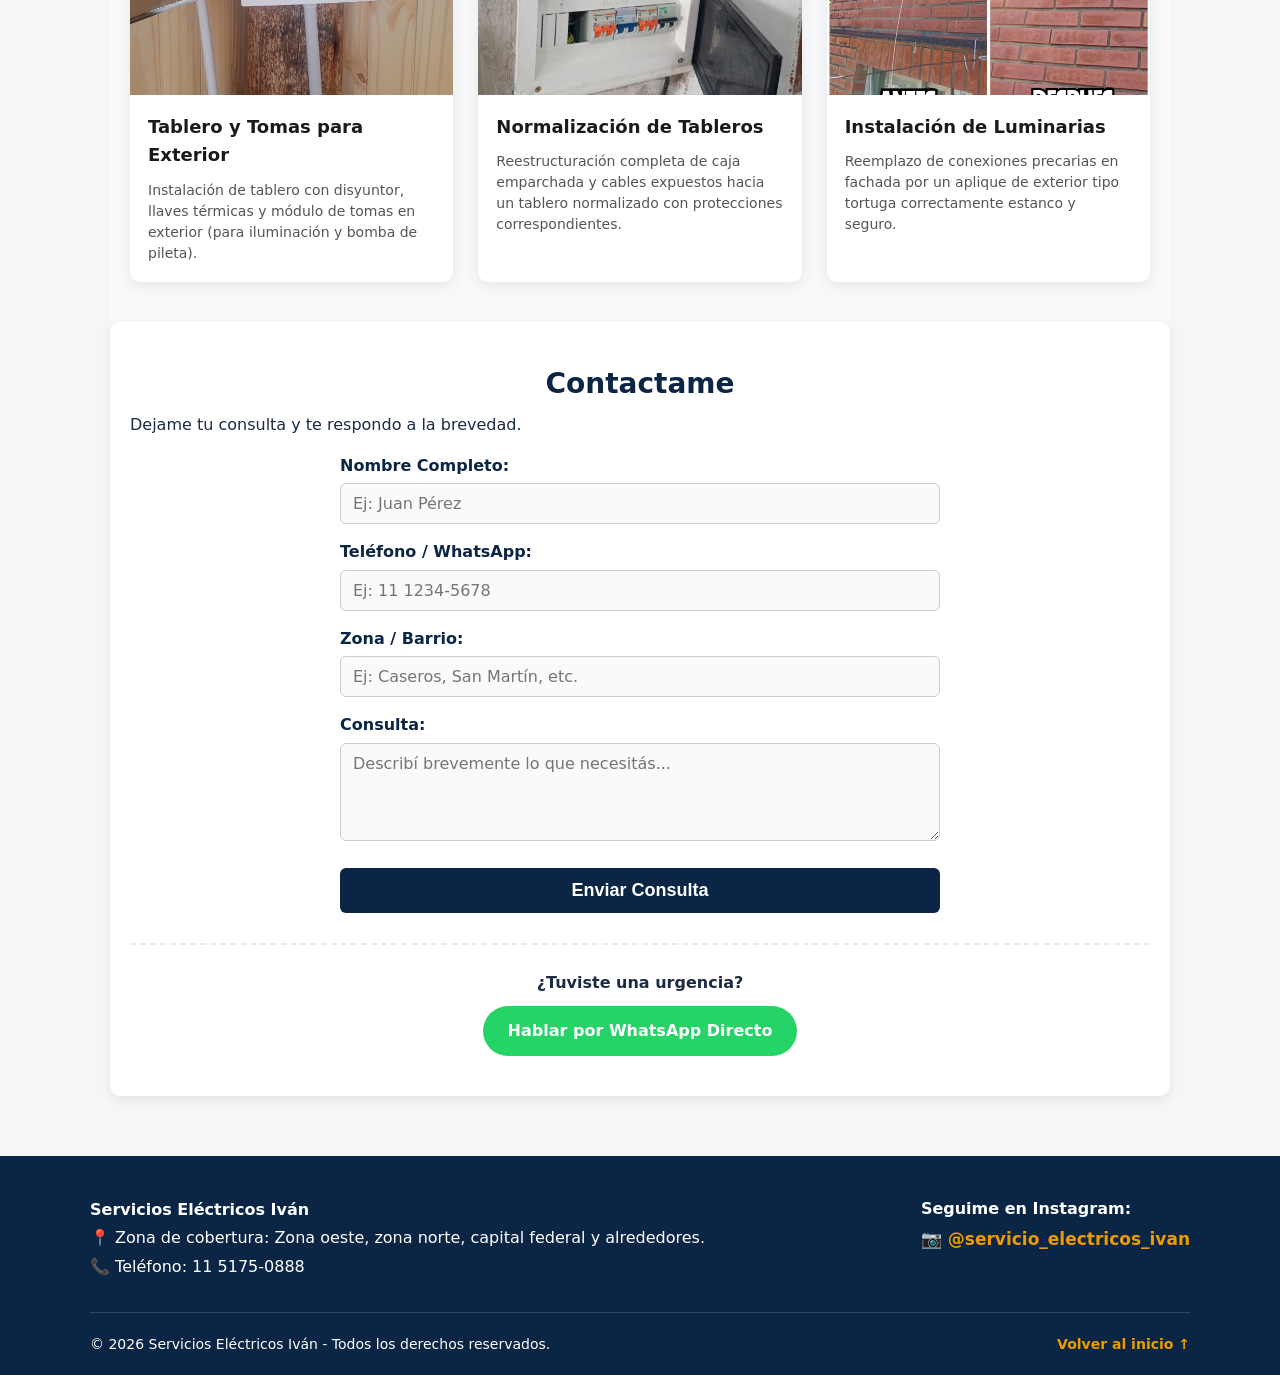
==== commit 611aff26: "Update index.html" ====
--- a/index.html
+++ b/index.html
@@ -192,7 +192,7 @@
   </footer>
   <!-- BOTÓN FLOTANTE DE WHATSAPP -->
   <a href="https://wa.me/54911XXXXXXXX?text=Hola,%20quisiera%20pedir%20un%20presupuesto" class="btn-whatsapp-flotante" target="_blank" rel="noopener noreferrer">
-    <img src="img/whatsapp-icon.jpg" alt="WhatsApp">
+    <img src="img/logo-whatsapp.jpg" alt="WhatsApp">
   </a>
 
   </body>
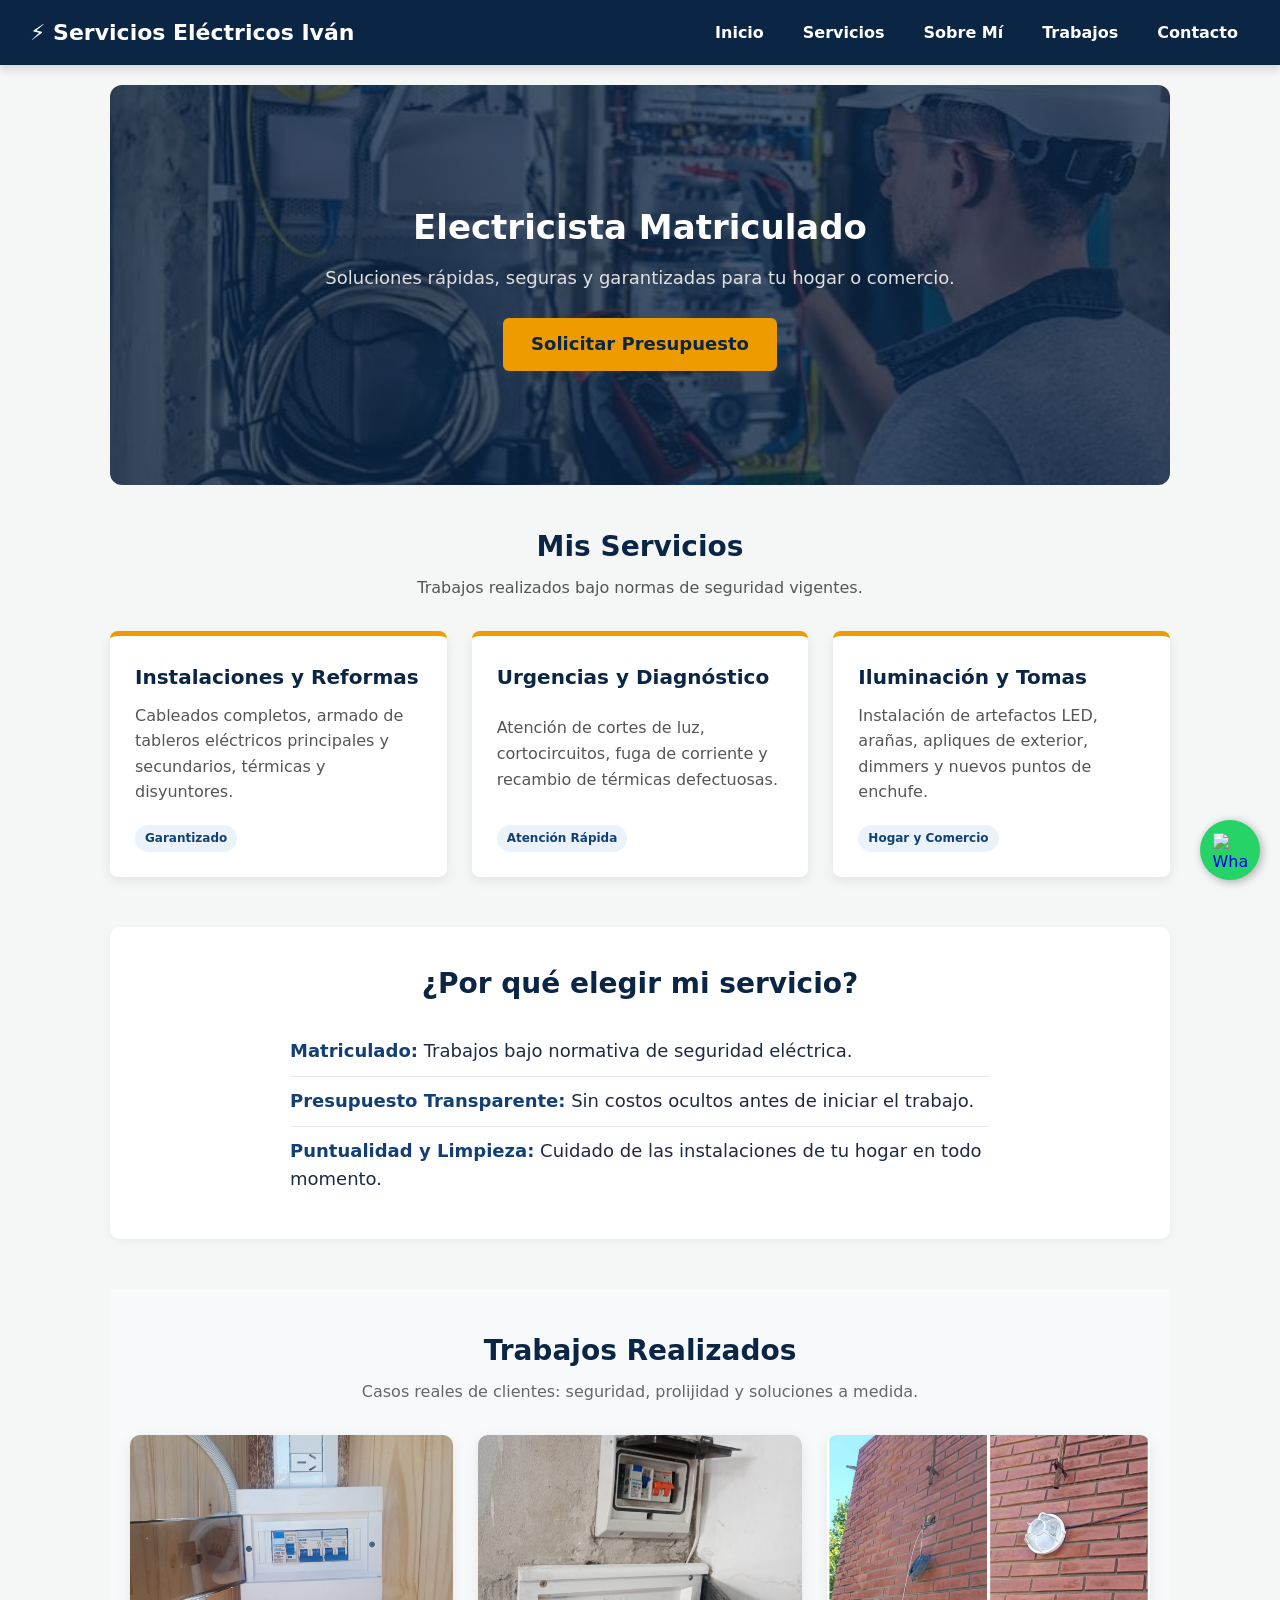
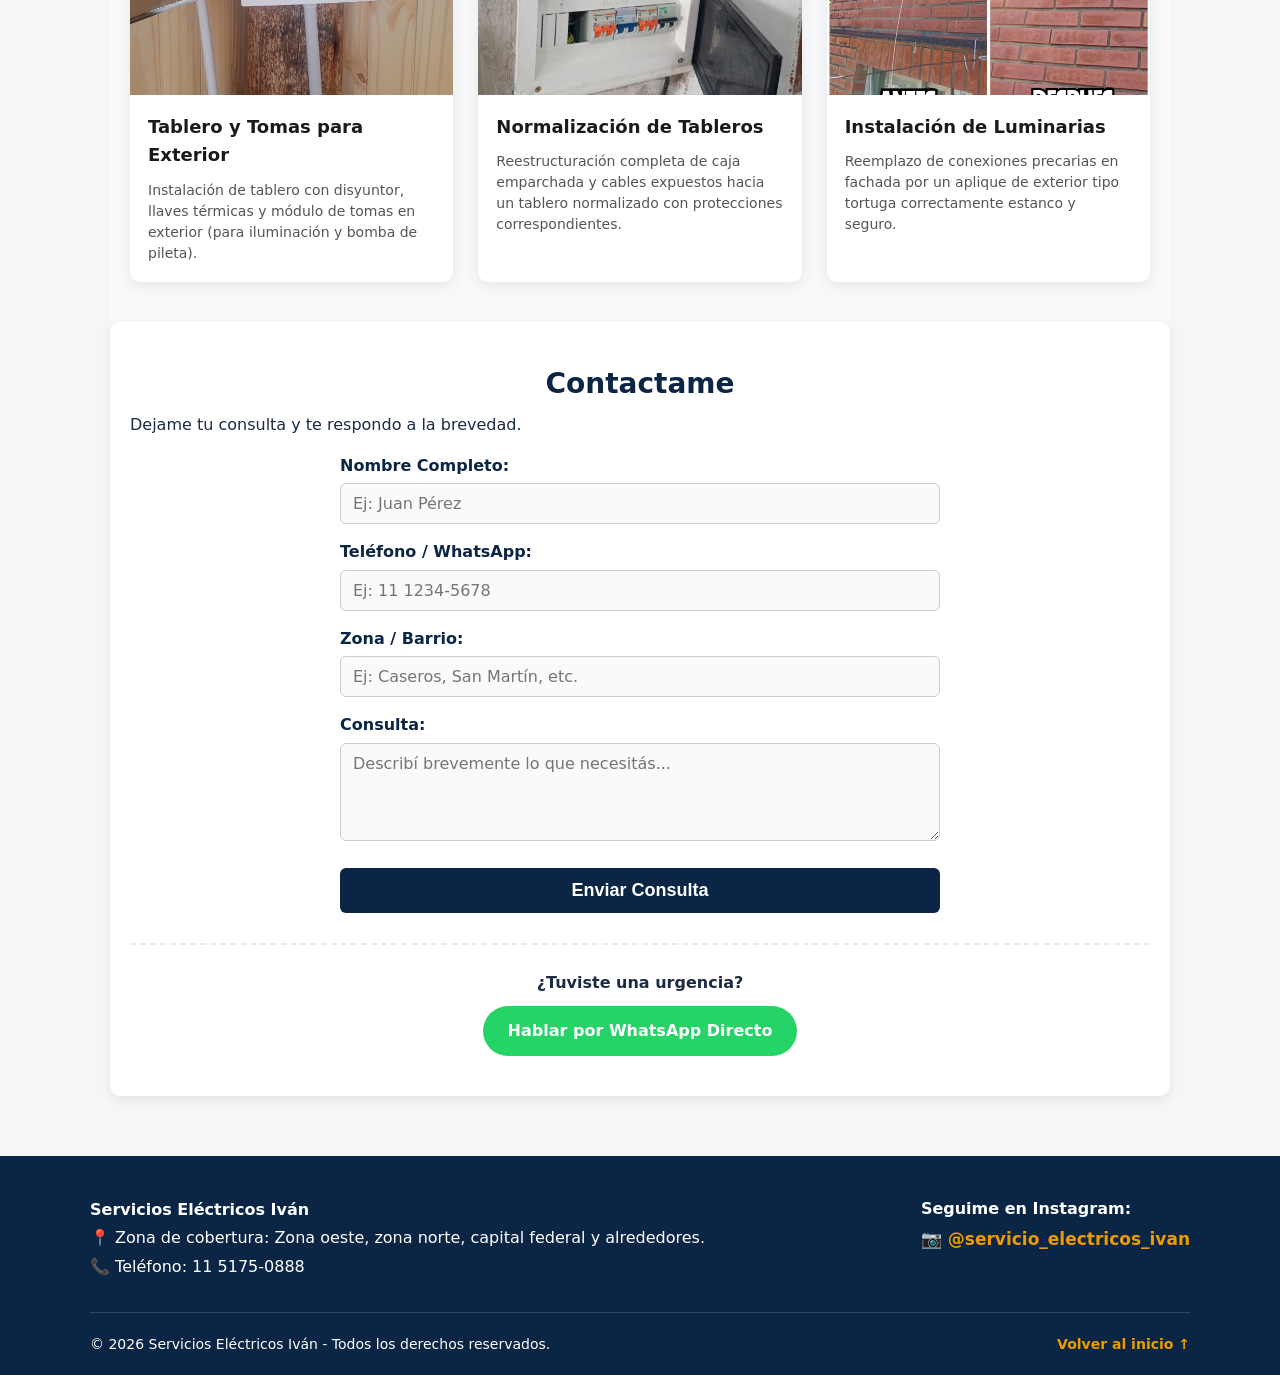
==== commit d65c02d5: "Fix HTML formatting and restore content" ====
--- a/index.html
+++ b/index.html
@@ -192,7 +192,7 @@
   </footer>
   <!-- BOTÓN FLOTANTE DE WHATSAPP -->
   <a href="https://wa.me/54911XXXXXXXX?text=Hola,%20quisiera%20pedir%20un%20presupuesto" class="btn-whatsapp-flotante" target="_blank" rel="noopener noreferrer">
-    <img src="img/logo-whatsapp.jpg" alt="WhatsApp">
+    <img src="img/whatsapp-2.jpg" alt="WhatsApp">
   </a>
 
   </body>
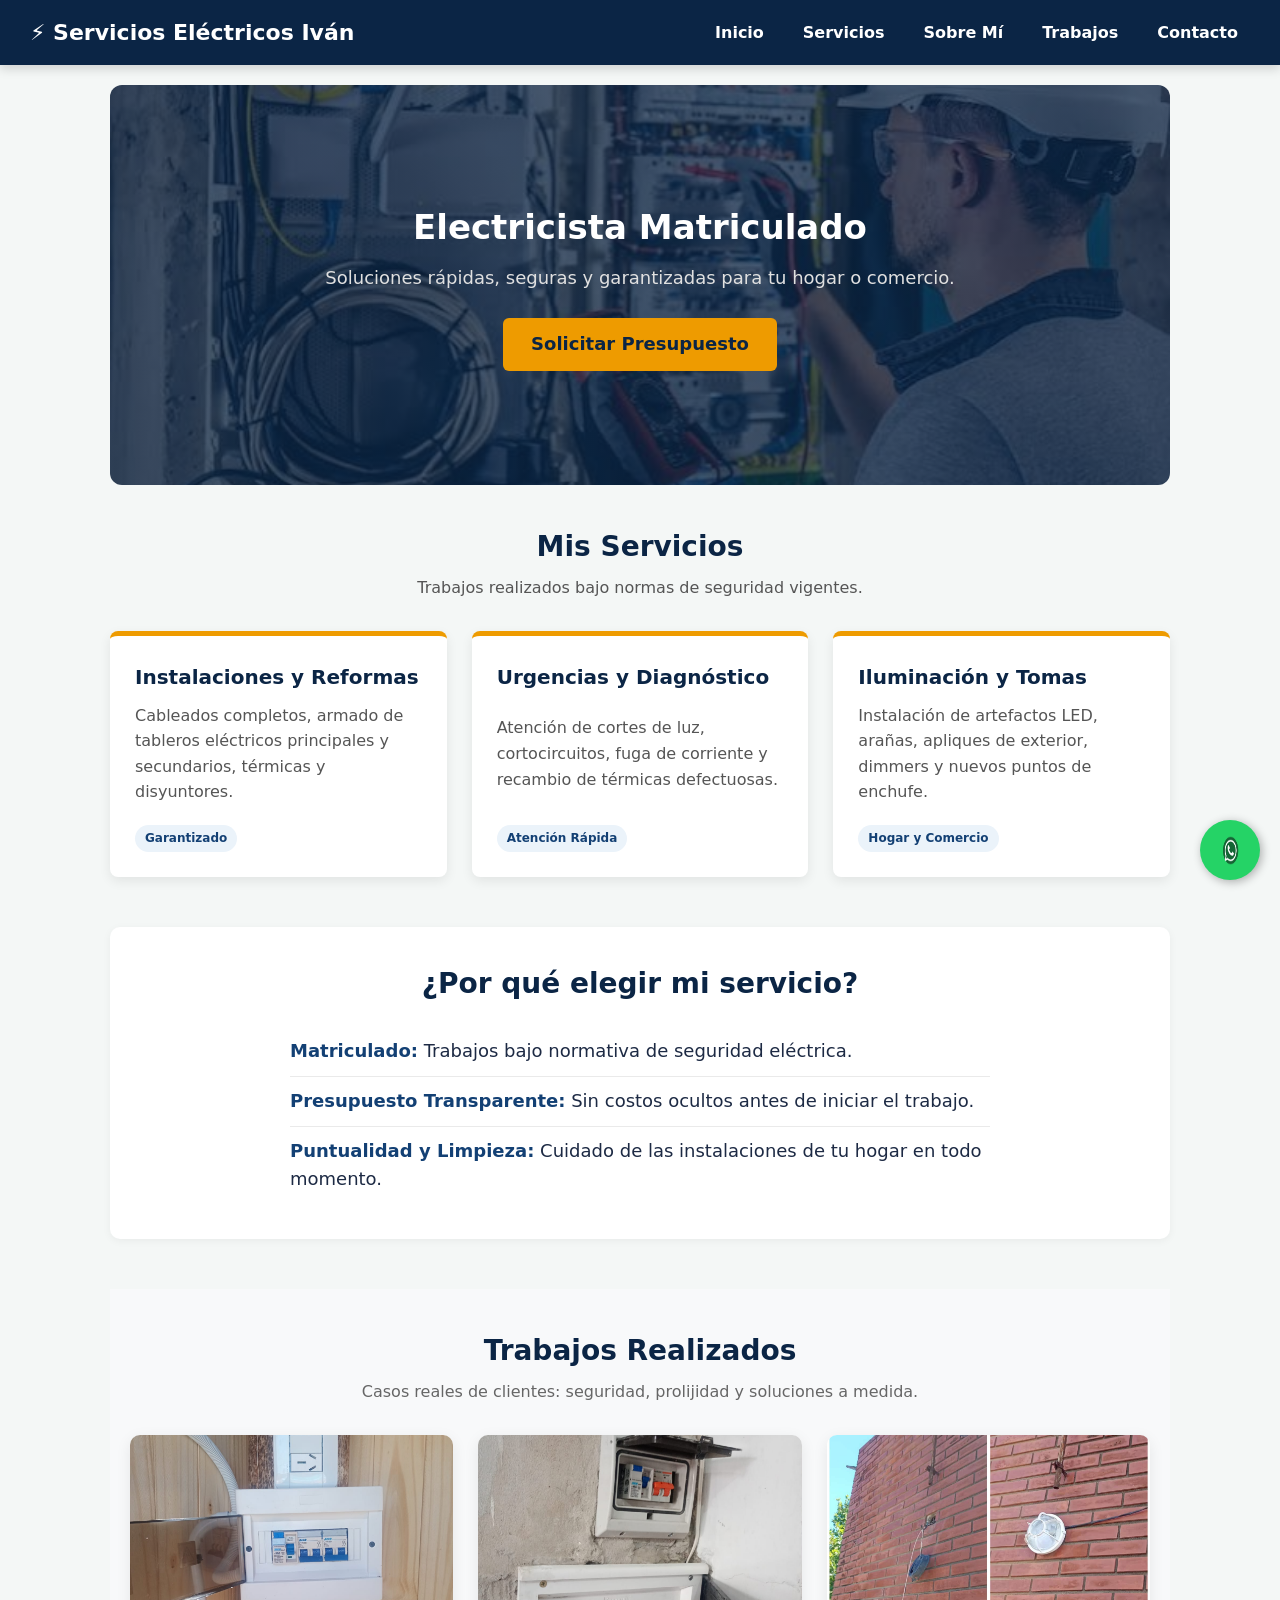
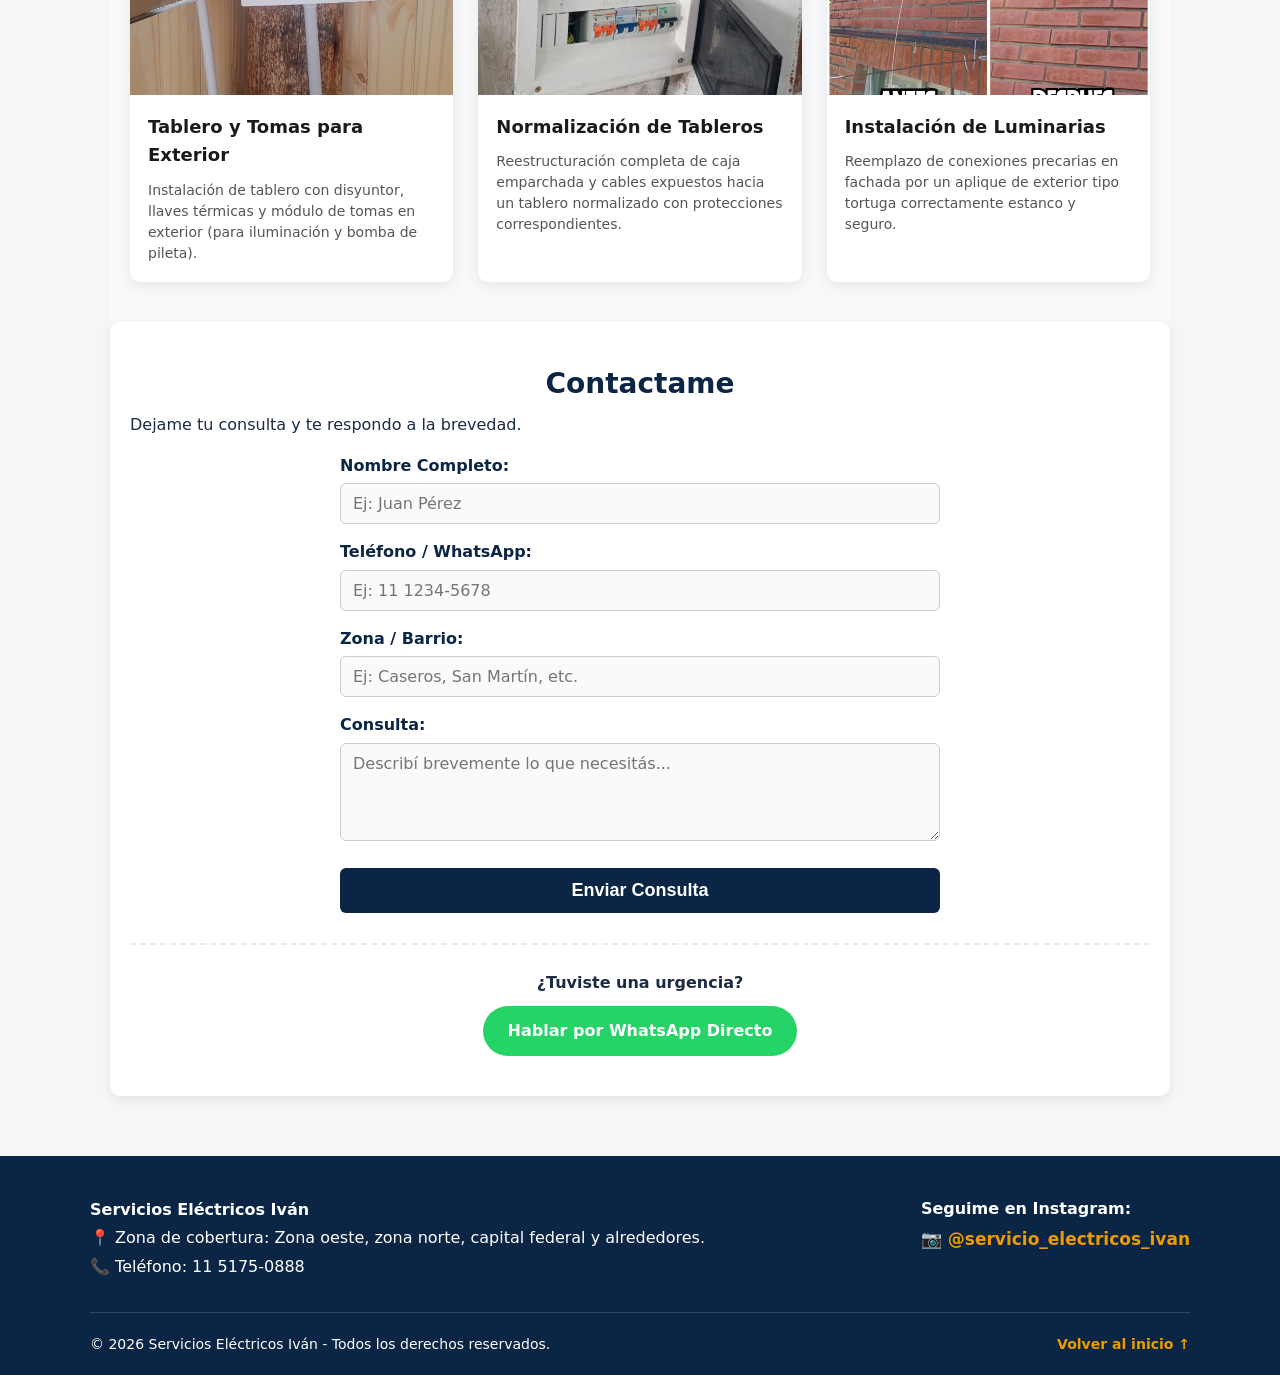
==== commit ed6223e8: "Update index.html" ====
--- a/index.html
+++ b/index.html
@@ -192,7 +192,7 @@
   </footer>
   <!-- BOTÓN FLOTANTE DE WHATSAPP -->
   <a href="https://wa.me/54911XXXXXXXX?text=Hola,%20quisiera%20pedir%20un%20presupuesto" class="btn-whatsapp-flotante" target="_blank" rel="noopener noreferrer">
-    <img src="img/whatsapp-2.jpg" alt="WhatsApp">
+    <img src="img/whatsapp-2.png" alt="WhatsApp">
   </a>
 
   </body>
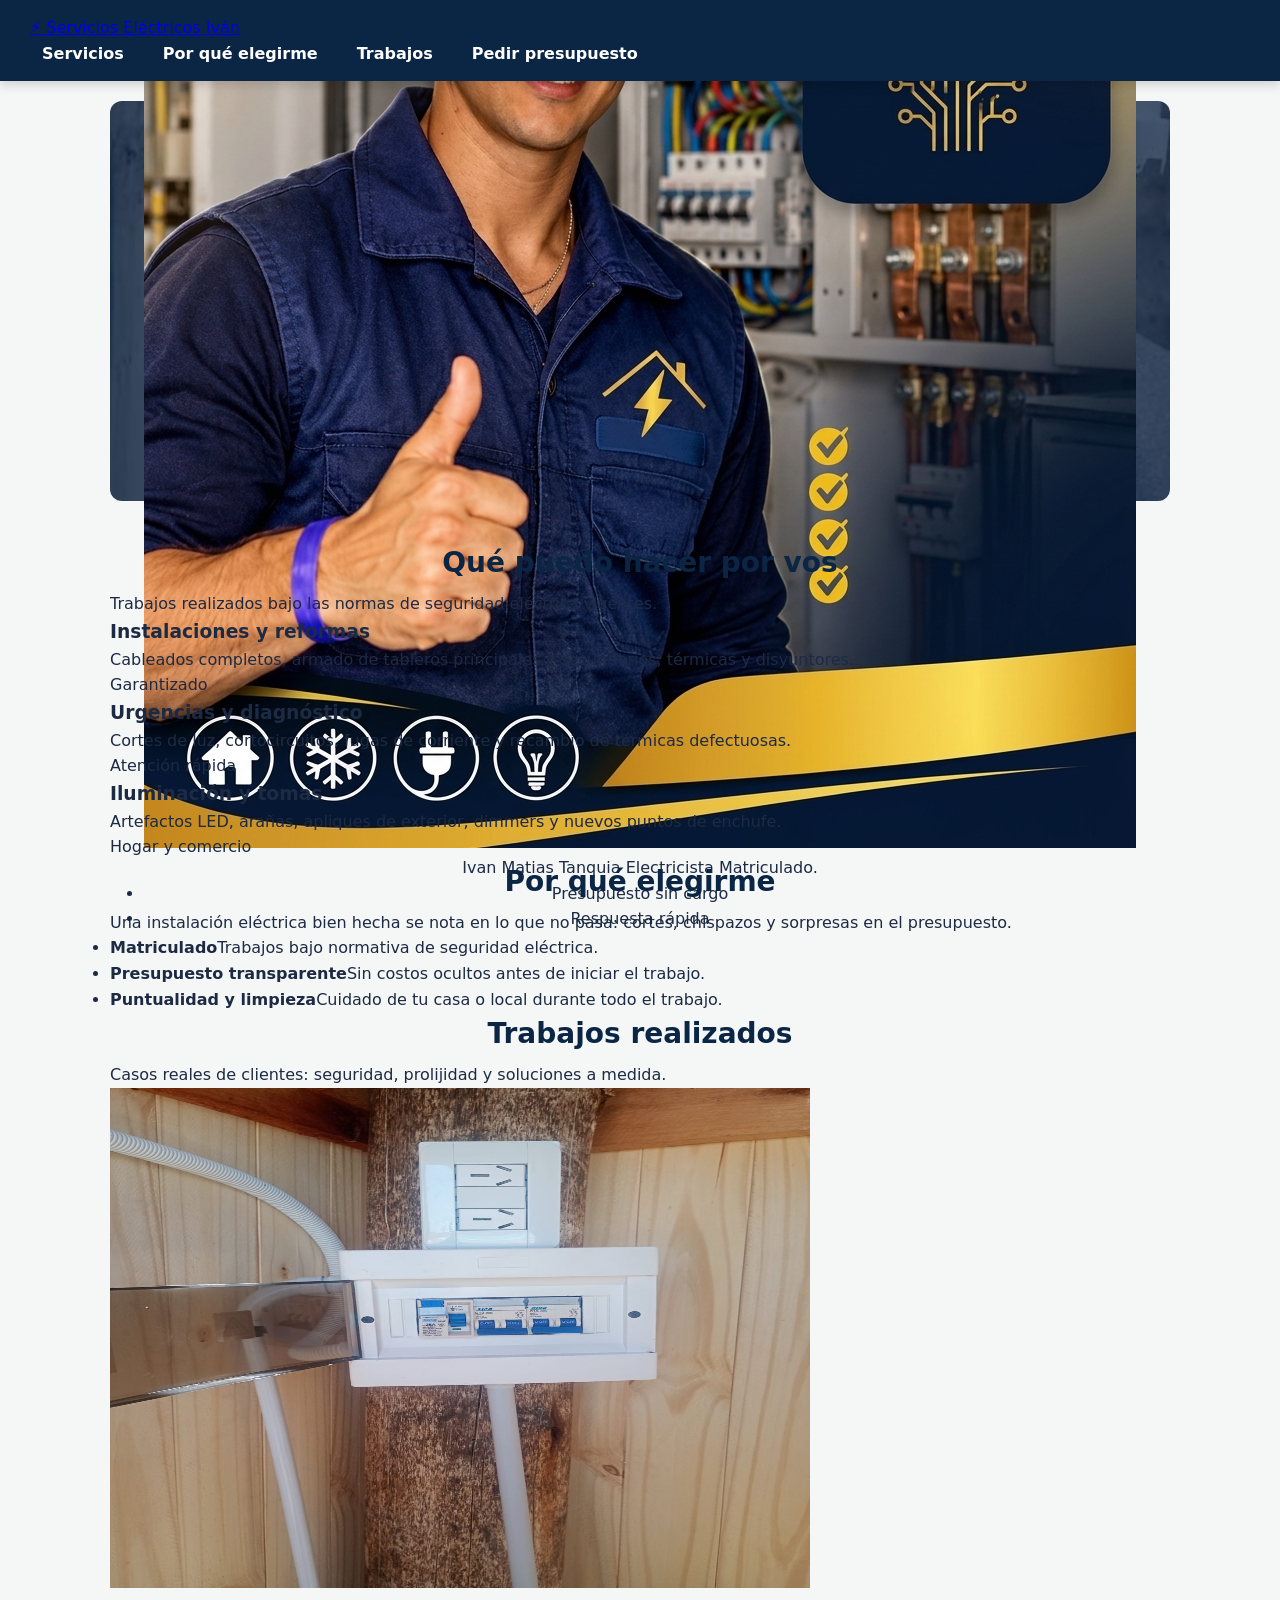
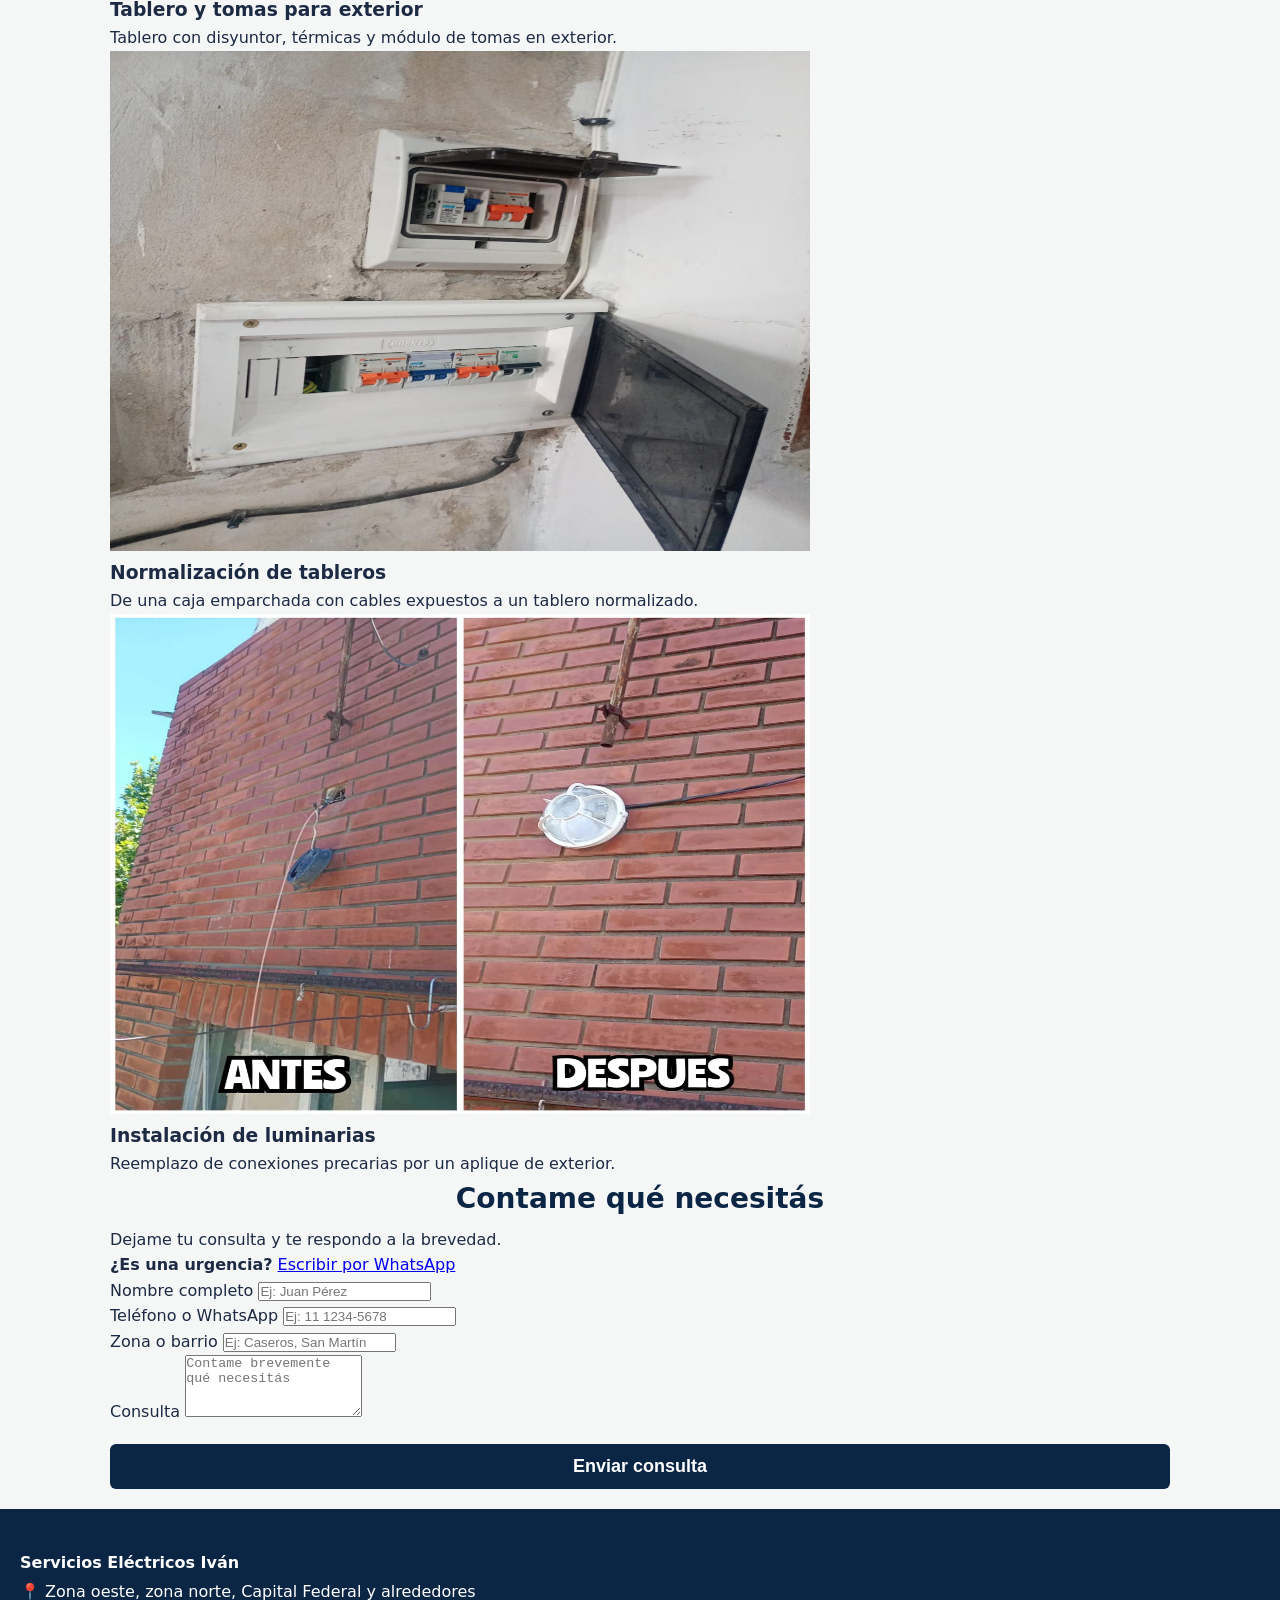
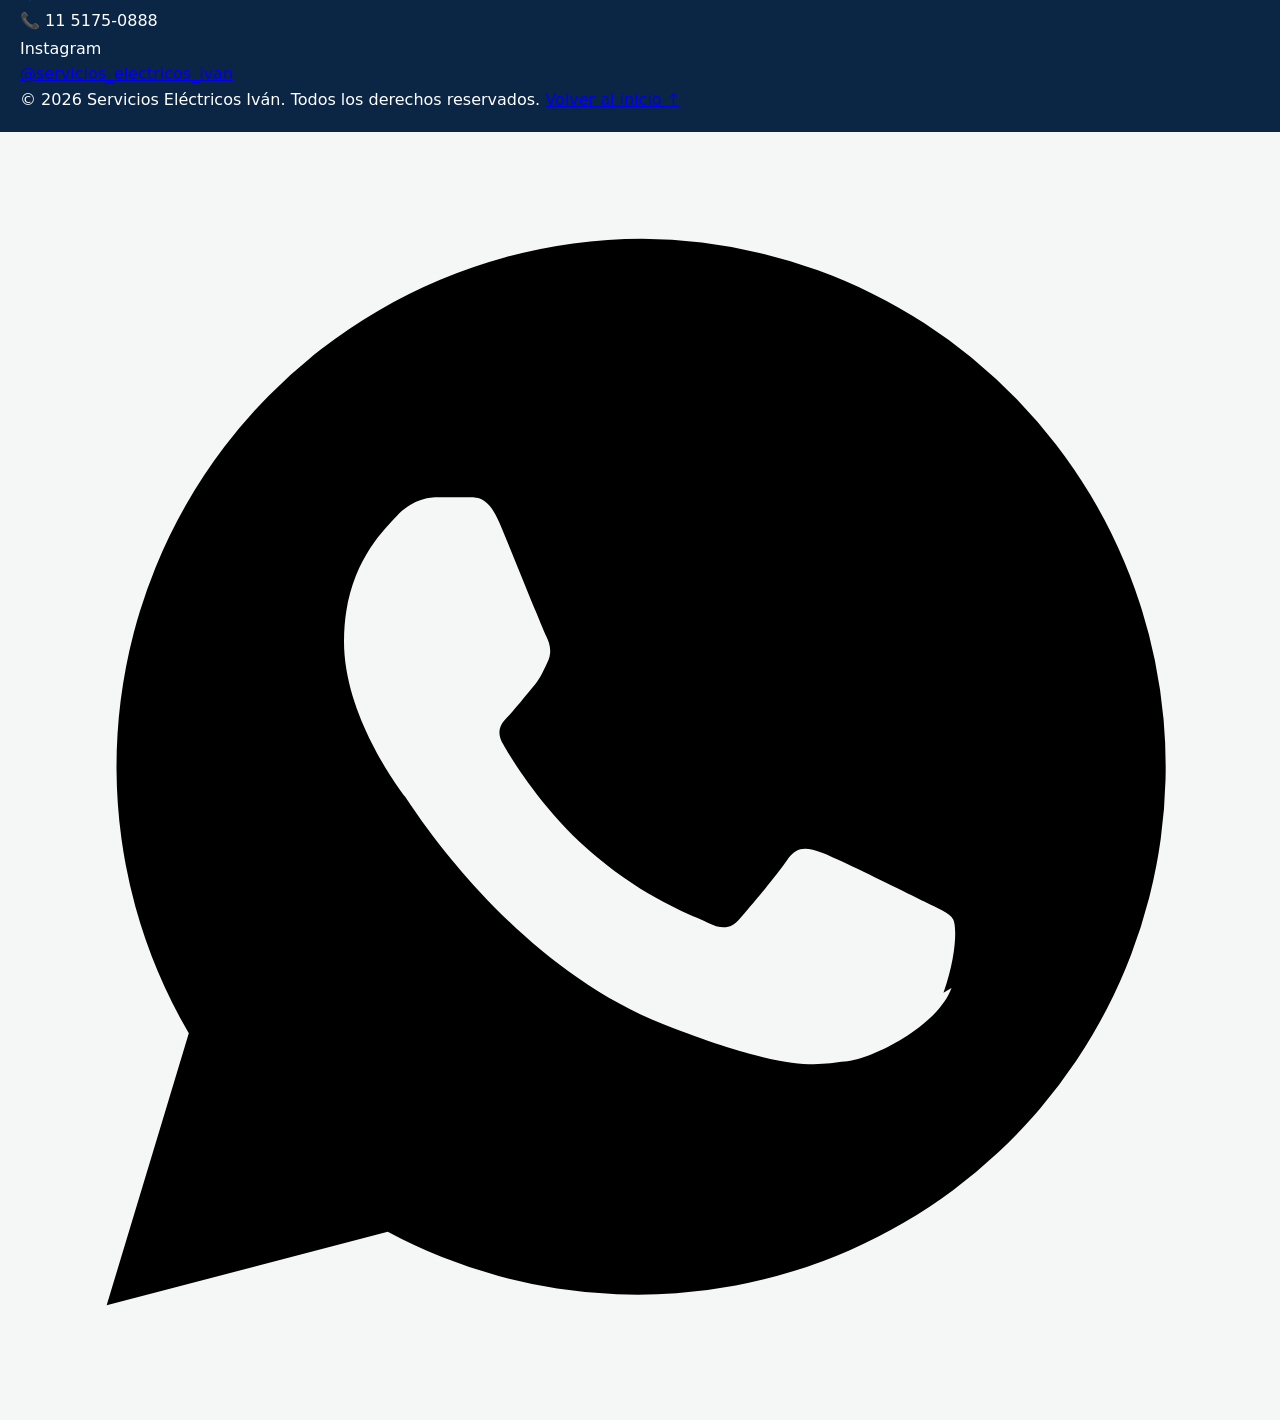
==== commit 1a89c657: "Add files via upload" ====
--- a/index.html
+++ b/index.html
@@ -1,199 +1,244 @@
-<!DOCTYPE html>
-<html lang="es">
-<head>
-  <meta charset="UTF-8">
-  <meta name="viewport" content="width=device-width, initial-scale=1.0">
-  <title>Electricista Matriculado en Tres de Febrero | Servicios Integrales y Urgencias</title>
-  <!-- Meta Description (Fundamental para aparecer bien en Google) -->
-  <meta name="description" 
-  content="Servicios de electricidad domiciliaria y comercial. Instalaciones, tableros, urgencias y reparaciones. Presupuestos sin cargo.">
-  <!-- Open Graph (Para que se vea lindo con foto y título al compartir el link por WhatsApp) -->
-  <meta property="og:title" content="Electricista Matriculado | Servicios Integrales">
-  <meta property="og:description" content="Soluciones rápidas, seguras y garantizadas para tu hogar o comercio.">
-  <meta property="og:image" content="img/tablero-bomba.jpeg"> <!-- O la foto del logo/hero -->
-  <meta property="og:type" content="website">
-  <!-- Favicon (Iconito de la pestaña) -->
-  <link rel="icon" href="favicon.ico" type="image/x-icon">
-  <link rel="stylesheet" href="css/estilos.css">
-</head>
-<body id="inicio">
-
-  <!-- 1. HEADER Y NAVEGACIÓN -->
-  <header>
-    <div class="logo">
-      <h1>⚡ Servicios Eléctricos Iván</h1>
-    </div>
-    <nav>
-      <ul>
-        <li><a href="#inicio">Inicio</a></li>
-        <li><a href="#servicios">Servicios</a></li>
-        <li><a href="#sobre-mi">Sobre Mí</a></li>
-        <li><a href="#trabajos">Trabajos</a></li>
-        <li><a href="#contacto">Contacto</a></li>
-      </ul>
-    </nav>
-  </header>
-
-  <main>
-    <!-- 2. SECCIÓN HERO (BANNER PRINCIPAL) -->
-    <section class="hero">
-      <div class="hero-content">
-        <h2>Electricista Matriculado</h2>
-        <p>Soluciones rápidas, seguras y garantizadas para tu hogar o comercio.</p>
-        <a href="#contacto" class="btn-cta">Solicitar Presupuesto</a>
-      </div>
-    </section>
-
-    <!-- 3. SECCIÓN SERVICIOS (TARJETAS) -->
-    <section id="servicios" class="servicios-section">
-      <h2>Mis Servicios</h2>
-      <p class="subtitulo">Trabajos realizados bajo normas de seguridad vigentes.</p>
-
-      <div class="contenedor-tarjetas">
-        <article class="tarjeta">
-          <h3>Instalaciones y Reformas</h3>
-          <p>Cableados completos, armado de tableros eléctricos principales y secundarios, térmicas y disyuntores.</p>
-          <span class="etiqueta">Garantizado</span>
-        </article>
-
-        <article class="tarjeta">
-          <h3>Urgencias y Diagnóstico</h3>
-          <p>Atención de cortes de luz, cortocircuitos, fuga de corriente y recambio de térmicas defectuosas.</p>
-          <span class="etiqueta">Atención Rápida</span>
-        </article>
-
-        <article class="tarjeta">
-          <h3>Iluminación y Tomas</h3>
-          <p>Instalación de artefactos LED, arañas, apliques de exterior, dimmers y nuevos puntos de enchufe.</p>
-          <span class="etiqueta">Hogar y Comercio</span>
-        </article>
-      </div>
-    </section>
-
-    <!-- 4. SECCIÓN SOBRE MÍ / CONFIANZA -->
-    <section id="sobre-mi" class="sobre-mi-section">
-      <h2>¿Por qué elegir mi servicio?</h2>
-      <ul class="lista-beneficios">
-        <li><strong>Matriculado:</strong> Trabajos bajo normativa de seguridad eléctrica.</li>
-        <li><strong>Presupuesto Transparente:</strong> Sin costos ocultos antes de iniciar el trabajo.</li>
-        <li><strong>Puntualidad y Limpieza:</strong> Cuidado de las instalaciones de tu hogar en todo momento.</li>
-      </ul>
-    </section>
-
-    <!-- SECCIÓN GALERÍA DE TRABAJOS -->
-<section id="trabajos" class="trabajos-section">
-  <h2>Trabajos Realizados</h2>
-  <p class="subtitulo-seccion">Casos reales de clientes: seguridad, prolijidad y soluciones a medida.</p>
-
-  <div class="galeria-grid">
-    
-    <!-- TARJETA 1: Tablero e Instalación exterior -->
-    <article class="tarjeta-trabajo">
-      <div class="contenedor-img">
-        <img src="img/tablero-nuevo.jpeg" alt="Tablero eléctrico para iluminación y bomba de pileta">
-      </div>
-      <div class="info-trabajo">
-        <h3>Tablero y Tomas para Exterior</h3>
-        <p>Instalación de tablero con disyuntor, llaves térmicas y módulo de tomas en exterior (para iluminación y bomba de pileta).</p>
-      </div>
-    </article>
-
-    <!-- TARJETA 2: Antes y Después Tablero -->
-    <article class="tarjeta-trabajo">
-      <div class="contenedor-img">
-        <img src="img/tablero-despues.jpeg" alt="Antes y después de reestructuración de tablero eléctrico">
-      </div>
-      <div class="info-trabajo">
-        <h3>Normalización de Tableros</h3>
-        <p>Reestructuración completa de caja emparchada y cables expuestos hacia un tablero normalizado con protecciones correspondientes.</p>
-      </div>
-    </article>
-
-    <!-- TARJETA 3: Antes y Después Tortuga -->
-    <article class="tarjeta-trabajo">
-      <div class="contenedor-img">
-        <img src="img/iluminacion.jpeg" alt="Antes y después de la instalación de una aplique tortuga en fachada">
-      </div>
-      <div class="info-trabajo">
-        <h3>Instalación de Luminarias</h3>
-        <p>Reemplazo de conexiones precarias en fachada por un aplique de exterior tipo tortuga correctamente estanco y seguro.</p>
-      </div>
-    </article>
-
-  </div>
-</section>
-
-    <!-- 5. SECCIÓN CONTACTO -->
-    <section id="contacto" class="contacto-section">
-      <h2>Contactame</h2>
-      <p>Dejame tu consulta y te respondo a la brevedad.</p>
-
-      <form action="https://formspree.io/f/xzedejrn" method="POST" class="form-contacto">
-
-
-        <!-- Campo oculto para redirigir a tu página de gracias -->
-        <input type="hidden" name="_next" value="https://servicioselectricosivan.com.ar/gracias.html">
-
-
-        <label for="nombre">Nombre Completo:</label>
-        <input type="text" id="nombre" name="nombre" placeholder="Ej: Juan Pérez" required>
-
-        <label for="telefono">Teléfono / WhatsApp:</label>
-        <input type="tel" id="telefono" name="telefono" placeholder="Ej: 11 1234-5678" required>
-
-        <label for="zona">Zona / Barrio:</label>
-        <input type="text" id="zona" name="zona" placeholder="Ej: Caseros, San Martín, etc.">
-
-        <label for="mensaje">Consulta:</label>
-        <textarea id="mensaje" name="mensaje" rows="4" placeholder="Describí brevemente lo que necesitás..." required></textarea>
-
-        <button type="submit" id="boton">Enviar Consulta</button>
-      </form>
-
-      <!-- Botón directo a WhatsApp -->
-      <div class="whatsapp-block">
-        <p>¿Tuviste una urgencia?</p>
-        <a href="https://wa.me/5491151750888?text=Hola,%20vi%20tu%20p%C3%A1gina%20web%20y%20quiero%20consultar%20por%20un%20presupuesto"
-         target="_blank" rel="noopener noreferrer" class="btn-whatsapp">
-          Hablar por WhatsApp Directo
-        </a>
-      </div>
-    </section>
-  </main>
-
-<!-- 6. FOOTER / PIE DE PÁGINA -->
-  <footer>
-    <div class="footer-contenido">
-      
-      <!-- Información de contacto y dirección -->
-      <address class="footer-info">
-        <p><strong>Servicios Eléctricos Iván</strong></p>
-        <p>📍 Zona de cobertura: Zona oeste, zona norte, capital federal y alrededores.</p>
-        <p>📞 Teléfono: <a href="tel:+5491151750888">11 5175-0888</a></p>
-      </address>
-
-      <!-- Redes Sociales -->
-      <div class="footer-redes">
-        <p>Seguime en Instagram:</p>
-        <a href="https://www.instagram.com/servicios_electricos_ivan" 
-          target="_blank" 
-          rel="noopener noreferrer" 
-          class="link-instagram">
-          📷 @servicio_electricos_ivan
-        </a>
-      </div>
-
-    </div>
-
-    <div class="footer-creditos">
-      <p>&copy; 2026 Servicios Eléctricos Iván - Todos los derechos reservados.</p>
-      <a href="#inicio" class="volver-arriba">Volver al inicio ↑</a>
-    </div>
-  </footer>
-  <!-- BOTÓN FLOTANTE DE WHATSAPP -->
-  <a href="https://wa.me/54911XXXXXXXX?text=Hola,%20quisiera%20pedir%20un%20presupuesto" class="btn-whatsapp-flotante" target="_blank" rel="noopener noreferrer">
-    <img src="img/whatsapp-2.png" alt="WhatsApp">
-  </a>
-
-  </body>
-</html>
+<!DOCTYPE html>
+<html lang="es-AR">
+<head>
+  <meta charset="UTF-8">
+  <meta name="viewport" content="width=device-width, initial-scale=1.0">
+  <meta name="theme-color" content="#0A1630">
+  <title>Electricista matriculado en Tres de Febrero | Servicios Eléctricos Iván</title>
+  <meta name="description" content="Electricista matriculado en zona oeste, zona norte y CABA. Instalaciones, tableros, urgencias y reparaciones. Presupuesto sin cargo.">
+
+  <!-- Open Graph: vista previa al compartir por WhatsApp -->
+  <meta property="og:title" content="Servicios Eléctricos Iván | Electricista matriculado">
+  <meta property="og:description" content="Soluciones rápidas, seguras y garantizadas para tu hogar o comercio.">
+  <meta property="og:image" content="img/tablero-nuevo.jpeg"> <!-- ideal: URL absoluta de tu dominio -->
+  <meta property="og:type" content="website">
+  <meta property="og:locale" content="es_AR">
+
+  <link rel="icon" href="favicon.ico" type="image/x-icon">
+
+  <!-- Tipografías -->
+  <link rel="preconnect" href="https://fonts.googleapis.com">
+  <link rel="preconnect" href="https://fonts.gstatic.com" crossorigin>
+  <link href="https://fonts.googleapis.com/css2?family=Bricolage+Grotesque:opsz,wght@12..96,600;12..96,800&family=DM+Sans:wght@400;500;700&display=swap" rel="stylesheet">
+
+  <link rel="stylesheet" href="css/estilos.css">
+
+  <!-- Datos estructurados: ayudan a aparecer en Google Maps y búsquedas locales -->
+  <script type="application/ld+json">
+  {
+    "@context": "https://schema.org",
+    "@type": "Electrician",
+    "name": "Servicios Eléctricos Iván",
+    "telephone": "+5491151750888",
+    "areaServed": ["Zona Oeste", "Zona Norte", "Ciudad Autónoma de Buenos Aires"],
+    "sameAs": ["https://www.instagram.com/servicio_electricos_ivan"]
+  }
+  </script>
+</head>
+
+<body id="inicio">
+
+  <header class="header">
+    <div class="contenedor header-in">
+      <a href="#inicio" class="marca" aria-label="Servicios Eléctricos Iván, ir al inicio">
+        <span class="marca-rayo" aria-hidden="true">⚡</span>
+        Servicios Eléctricos Iván
+      </a>
+      <nav class="nav" aria-label="Principal">
+        <ul>
+          <li><a href="#servicios">Servicios</a></li>
+          <li><a href="#sobre-mi">Por qué elegirme</a></li>
+          <li><a href="#trabajos">Trabajos</a></li>
+          <li><a href="#contacto" class="nav-cta">Pedir presupuesto</a></li>
+        </ul>
+      </nav>
+    </div>
+  </header>
+
+  <main>
+    <!-- HERO -->
+    <section class="hero">
+      <div class="contenedor">
+        <div class="hero-caja">
+          <div>
+            <p class="hero-estado"><span class="led" aria-hidden="true"></span> Atendiendo urgencias</p>
+            <h1>Electricista para tu hogar o comercio.</h1>
+            <p>Instalaciones seguras, tableros normalizados y respuesta rápida cuando se corta la luz.</p>
+            <div class="hero-botones">
+              <a href="#contacto" class="btn btn-senal">Pedir presupuesto sin cargo</a>
+              <a href="https://wa.me/5491151750888?text=Hola,%20vi%20tu%20p%C3%A1gina%20web%20y%20quiero%20consultar%20por%20un%20presupuesto"
+                 target="_blank" rel="noopener noreferrer" class="btn btn-borde">Escribir por WhatsApp</a>
+            </div>
+          </div>
+
+          <!-- Foto real + puntos clave en lenguaje simple -->
+          <div class="hero-foto">
+            <img src="img/ivan-tablero.jpg" alt="Ivan y un tablero eléctrico" >
+            <p class="hero-foto-pie">Ivan Matias Tanquia Electricista Matriculado.</p>
+            <ul class="hero-puntos">
+              <li>Presupuesto sin cargo</li>
+              <li>Respuesta rápida</li>
+            </ul>
+          </div>
+        </div>
+      </div>
+    </section>
+
+    <!-- SERVICIOS -->
+    <section id="servicios" class="seccion">
+      <div class="contenedor">
+        <h2>Qué puedo hacer por vos</h2>
+        <p class="intro">Trabajos realizados bajo las normas de seguridad eléctrica vigentes.</p>
+
+        <div class="bento">
+          <article class="bloque bloque-grande">
+            <div>
+              <h3>Instalaciones y reformas</h3>
+              <p>Cableados completos, armado de tableros principales y secundarios, térmicas y disyuntores.</p>
+            </div>
+            <span class="etiqueta">Garantizado</span>
+          </article>
+
+          <article class="bloque">
+            <div>
+              <h3>Urgencias y diagnóstico</h3>
+              <p>Cortes de luz, cortocircuitos, fugas de corriente y recambio de térmicas defectuosas.</p>
+            </div>
+            <span class="etiqueta">Atención rápida</span>
+          </article>
+
+          <article class="bloque">
+            <div>
+              <h3>Iluminación y tomas</h3>
+              <p>Artefactos LED, arañas, apliques de exterior, dimmers y nuevos puntos de enchufe.</p>
+            </div>
+            <span class="etiqueta">Hogar y comercio</span>
+          </article>
+        </div>
+      </div>
+    </section>
+
+    <!-- POR QUÉ ELEGIRME -->
+    <section id="sobre-mi" class="seccion confianza">
+      <div class="contenedor confianza-grid">
+        <div>
+          <h2>Por qué elegirme</h2>
+          <p class="intro">Una instalación eléctrica bien hecha se nota en lo que no pasa: cortes, chispazos y sorpresas en el presupuesto.</p>
+        </div>
+        <ul class="beneficios">
+          <li><strong>Matriculado</strong><span>Trabajos bajo normativa de seguridad eléctrica.</span></li>
+          <li><strong>Presupuesto transparente</strong><span>Sin costos ocultos antes de iniciar el trabajo.</span></li>
+          <li><strong>Puntualidad y limpieza</strong><span>Cuidado de tu casa o local durante todo el trabajo.</span></li>
+        </ul>
+      </div>
+    </section>
+
+    <!-- TRABAJOS -->
+    <section id="trabajos" class="seccion">
+      <div class="contenedor">
+        <h2>Trabajos realizados</h2>
+        <p class="intro">Casos reales de clientes: seguridad, prolijidad y soluciones a medida.</p>
+
+        <div class="galeria">
+          <article class="trabajo">
+            <div class="trabajo-img">
+              <img src="img/tablero-nuevo.jpeg" alt="Tablero eléctrico para iluminación y bomba de pileta" loading="lazy" width="700" height="500">
+            </div>
+            <div class="trabajo-info">
+              <h3>Tablero y tomas para exterior</h3>
+              <p>Tablero con disyuntor, térmicas y módulo de tomas en exterior.</p>
+            </div>
+          </article>
+
+          <article class="trabajo">
+            <div class="trabajo-img">
+              <img src="img/tablero-despues.jpeg" alt="Antes y después de la reestructuración de un tablero eléctrico" loading="lazy" width="700" height="500">
+            </div>
+            <div class="trabajo-info">
+              <h3>Normalización de tableros</h3>
+              <p>De una caja emparchada con cables expuestos a un tablero normalizado.</p>
+            </div>
+          </article>
+
+          <article class="trabajo">
+            <div class="trabajo-img">
+              <img src="img/iluminacion.jpeg" alt="Antes y después de instalar un aplique tortuga en una fachada" loading="lazy" width="700" height="500">
+            </div>
+            <div class="trabajo-info">
+              <h3>Instalación de luminarias</h3>
+              <p>Reemplazo de conexiones precarias por un aplique de exterior.</p>
+            </div>
+          </article>
+        </div>
+      </div>
+    </section>
+
+    <!-- CONTACTO -->
+    <section id="contacto" class="seccion" style="padding-top:0">
+      <div class="contenedor">
+        <div class="contacto-caja">
+          <div>
+            <h2>Contame qué necesitás</h2>
+            <p>Dejame tu consulta y te respondo a la brevedad.</p>
+            <div class="urgencia">
+              <strong>¿Es una urgencia?</strong>
+              <a href="https://wa.me/5491151750888?text=Hola,%20vi%20tu%20p%C3%A1gina%20web%20y%20quiero%20consultar%20por%20un%20presupuesto"
+                 target="_blank" rel="noopener noreferrer" class="btn btn-wsp">Escribir por WhatsApp</a>
+            </div>
+          </div>
+
+          <form action="https://formspree.io/f/xzedejrn" method="POST" class="form">
+            <!-- Al publicar, reemplazá por la URL real de tu sitio -->
+            <input type="hidden" name="_next" value="https://servicioselectricosivan.com.ar/gracias.html">
+
+            <div class="campo">
+              <label for="nombre">Nombre completo</label>
+              <input type="text" id="nombre" name="nombre" placeholder="Ej: Juan Pérez" autocomplete="name" required>
+            </div>
+            <div class="campo">
+              <label for="telefono">Teléfono o WhatsApp</label>
+              <input type="tel" id="telefono" name="telefono" placeholder="Ej: 11 1234-5678" autocomplete="tel" required>
+            </div>
+            <div class="campo">
+              <label for="zona">Zona o barrio</label>
+              <input type="text" id="zona" name="zona" placeholder="Ej: Caseros, San Martín">
+            </div>
+            <div class="campo">
+              <label for="mensaje">Consulta</label>
+              <textarea id="mensaje" name="mensaje" rows="4" placeholder="Contame brevemente qué necesitás" required></textarea>
+            </div>
+            <button type="submit" class="btn btn-senal" id="boton">Enviar consulta</button>
+          </form>
+        </div>
+      </div>
+    </section>
+  </main>
+
+  <footer class="footer">
+    <div class="contenedor">
+      <div class="footer-in">
+        <address>
+          <strong>Servicios Eléctricos Iván</strong><br>
+          📍 Zona oeste, zona norte, Capital Federal y alrededores<br>
+          📞 <a href="tel:+5491151750888">11 5175-0888</a>
+        </address>
+        <div>
+          Instagram<br>
+          <a href="https://www.instagram.com/servicios_electricos_ivan" target="_blank" rel="noopener noreferrer">@servicios_electricos_ivan</a>
+        </div>
+      </div>
+      <div class="footer-pie">
+        <span>&copy; 2026 Servicios Eléctricos Iván. Todos los derechos reservados.</span>
+        <a href="#inicio">Volver al inicio ↑</a>
+      </div>
+    </div>
+  </footer>
+
+  <!-- WhatsApp flotante -->
+  <a class="wsp-flotante" href="https://wa.me/5491151750888?text=Hola,%20vi%20tu%20p%C3%A1gina%20web%20y%20quiero%20consultar%20por%20un%20presupuesto"
+     target="_blank" rel="noopener noreferrer" aria-label="Escribir por WhatsApp">
+    <svg viewBox="0 0 24 24" aria-hidden="true"><path d="M12.04 2a9.9 9.9 0 0 0-8.5 14.9L2 22l5.27-1.38A9.9 9.9 0 1 0 12.04 2Zm5.8 14.05c-.25.7-1.45 1.33-2 1.38-.52.05-1 .24-3.4-.7-2.87-1.13-4.7-4.07-4.84-4.26-.14-.19-1.15-1.53-1.15-2.92s.73-2.07.99-2.35c.26-.28.56-.35.75-.35h.54c.17 0 .41-.07.64.49.24.57.8 1.97.87 2.11.07.14.12.31.02.5-.09.19-.14.31-.28.47-.14.17-.3.37-.42.5-.14.14-.29.29-.12.57.16.28.73 1.2 1.56 1.94 1.07.95 1.98 1.25 2.26 1.39.28.14.45.12.61-.07.17-.19.7-.82.89-1.1.19-.28.38-.23.64-.14.26.09 1.65.78 1.93.92.28.14.47.21.54.33.07.12.07.68-.18 1.38Z"/></svg>
+  </a>
+
+</body>
+</html>
--- a/css/estilos.css
+++ b/css/estilos.css
@@ -580,7 +580,7 @@
 }
 
 .btn-whatsapp-flotante img {
-  width: 35px;
-  height: 35px;
-}
-
+  width: 120px;
+  height: 80px;
+}
+
